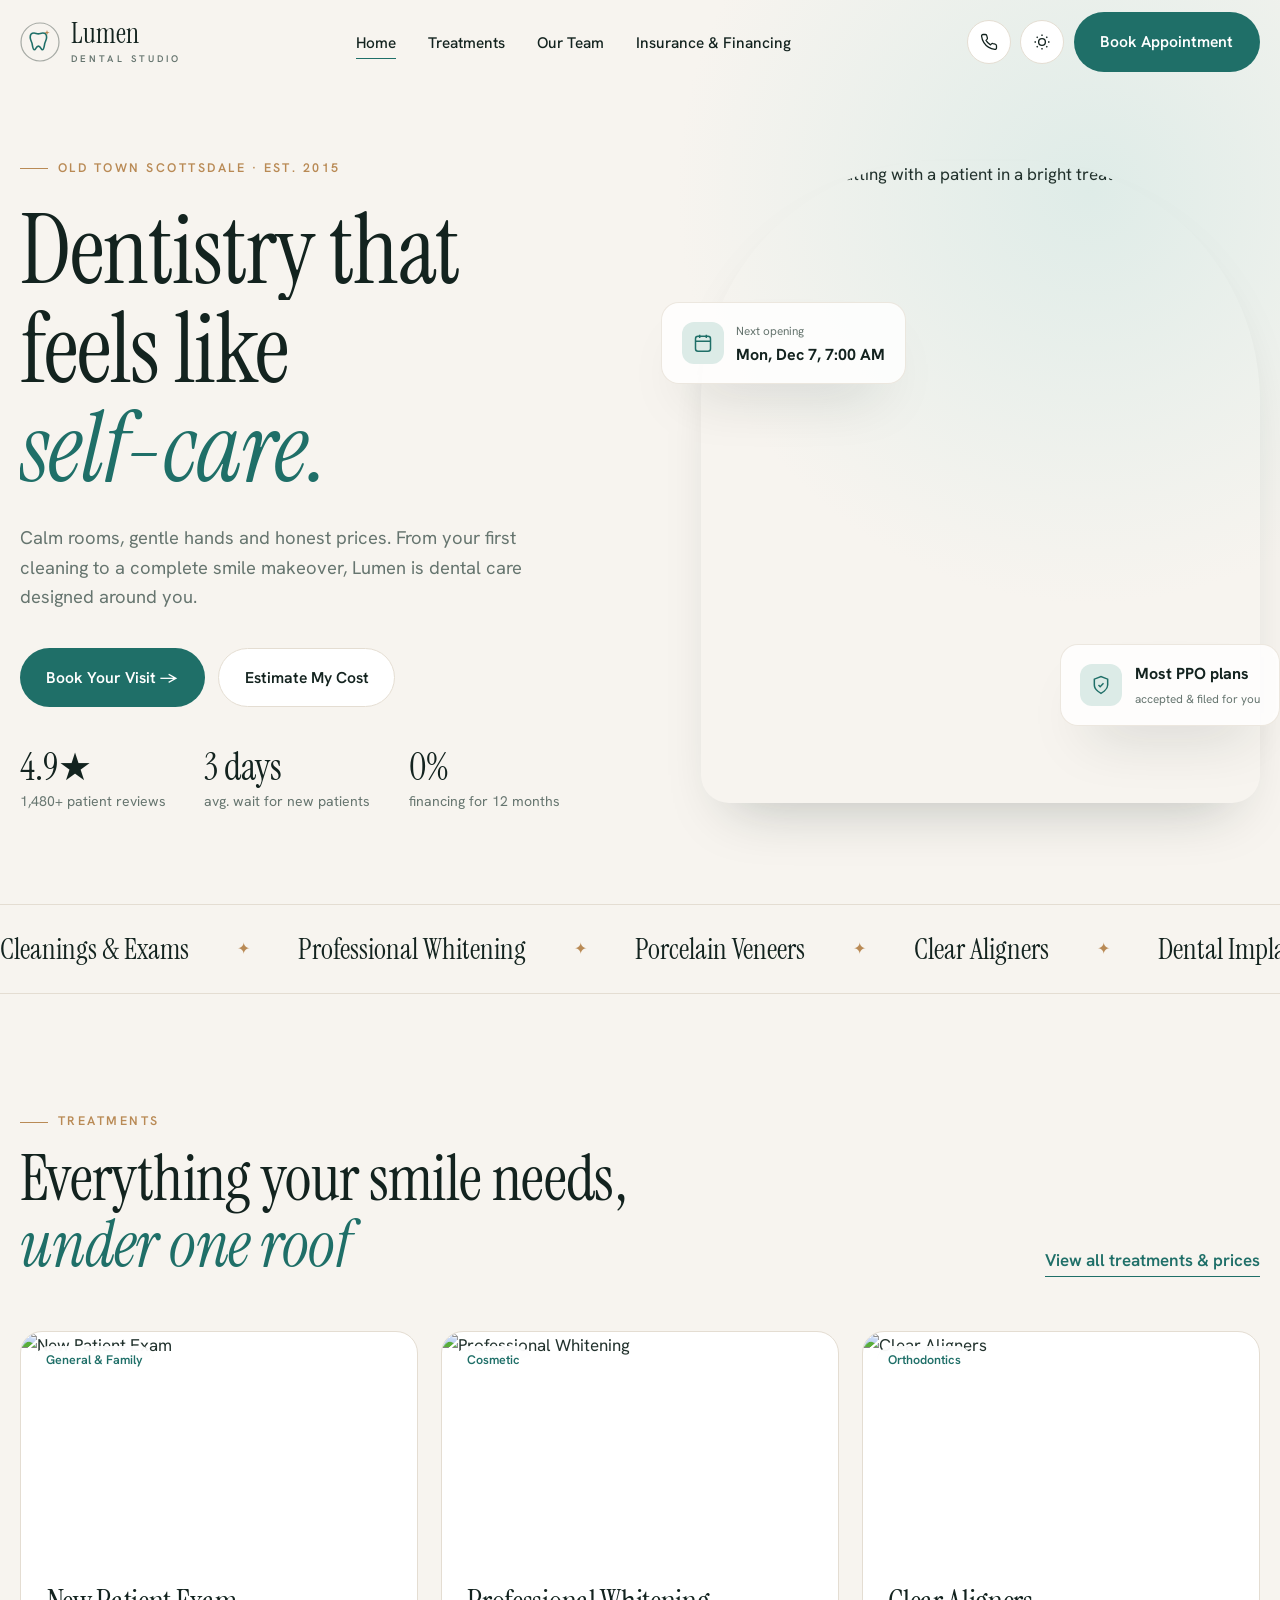
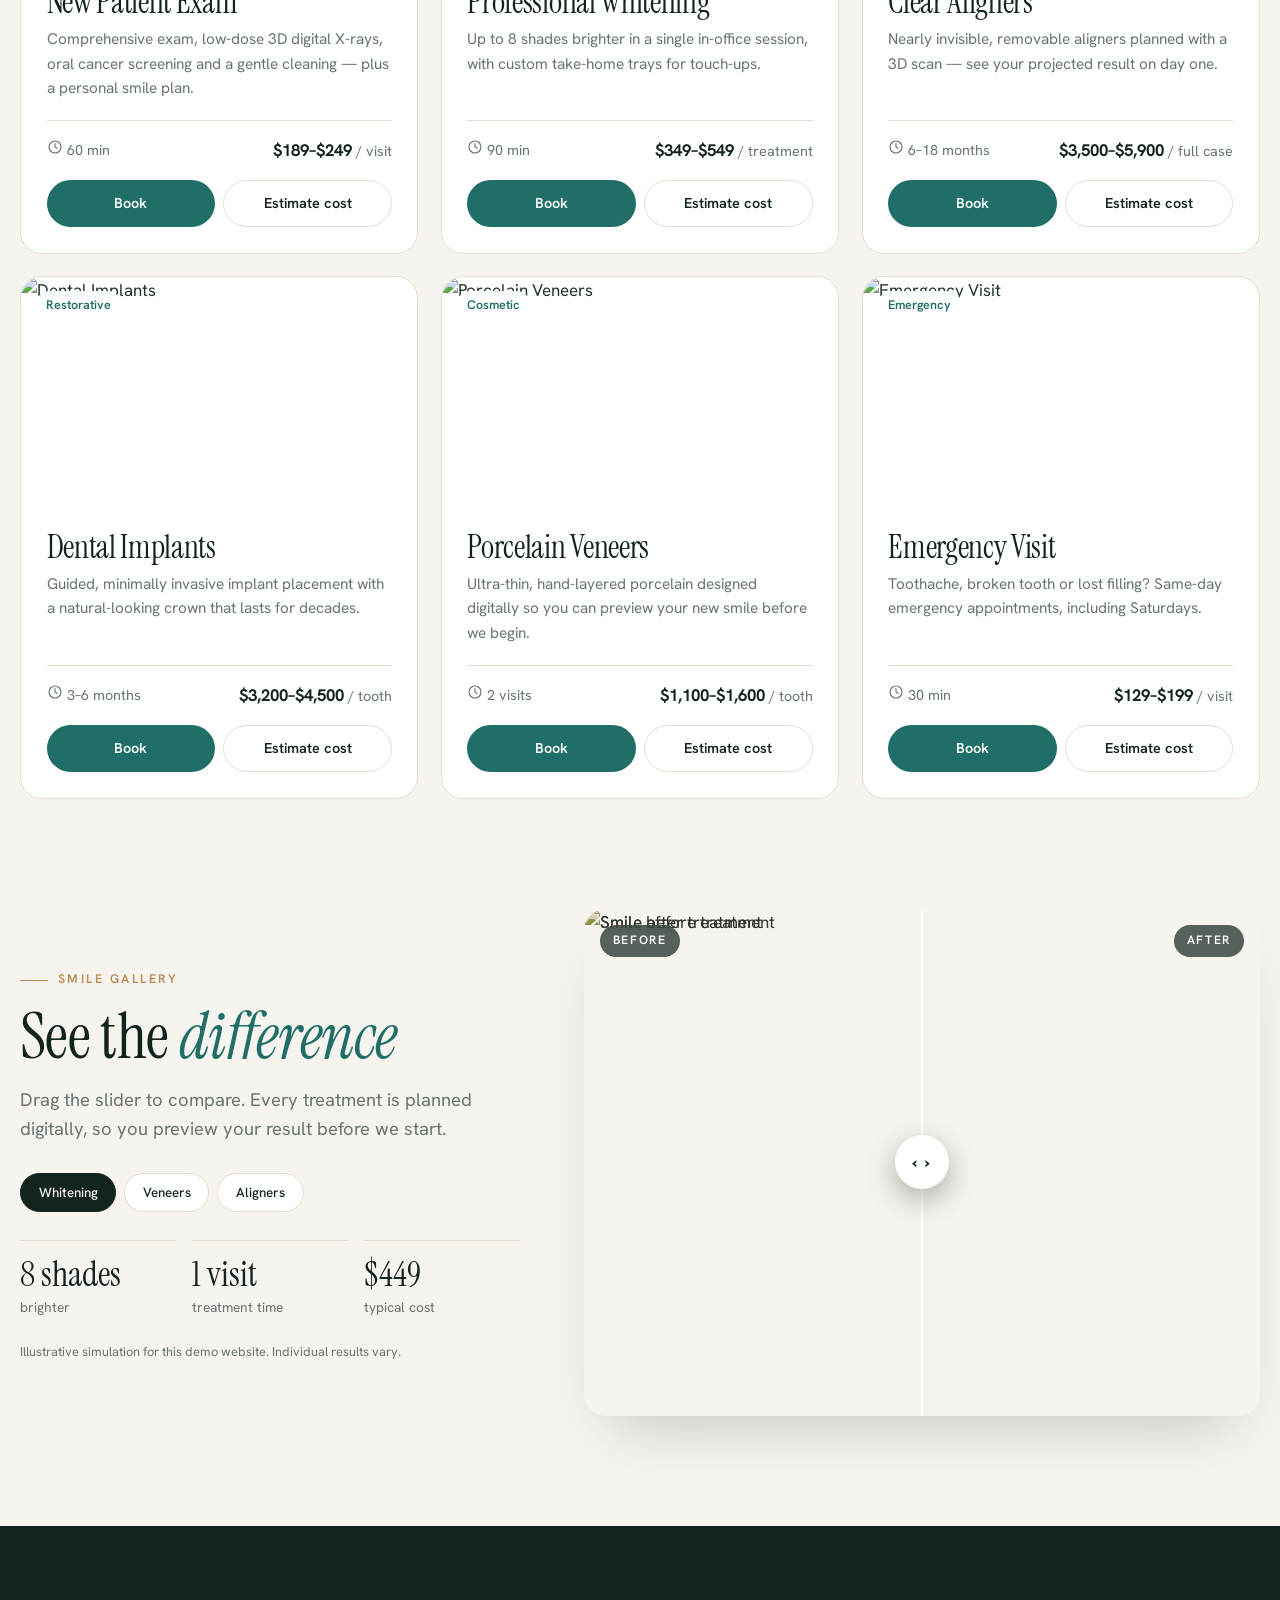
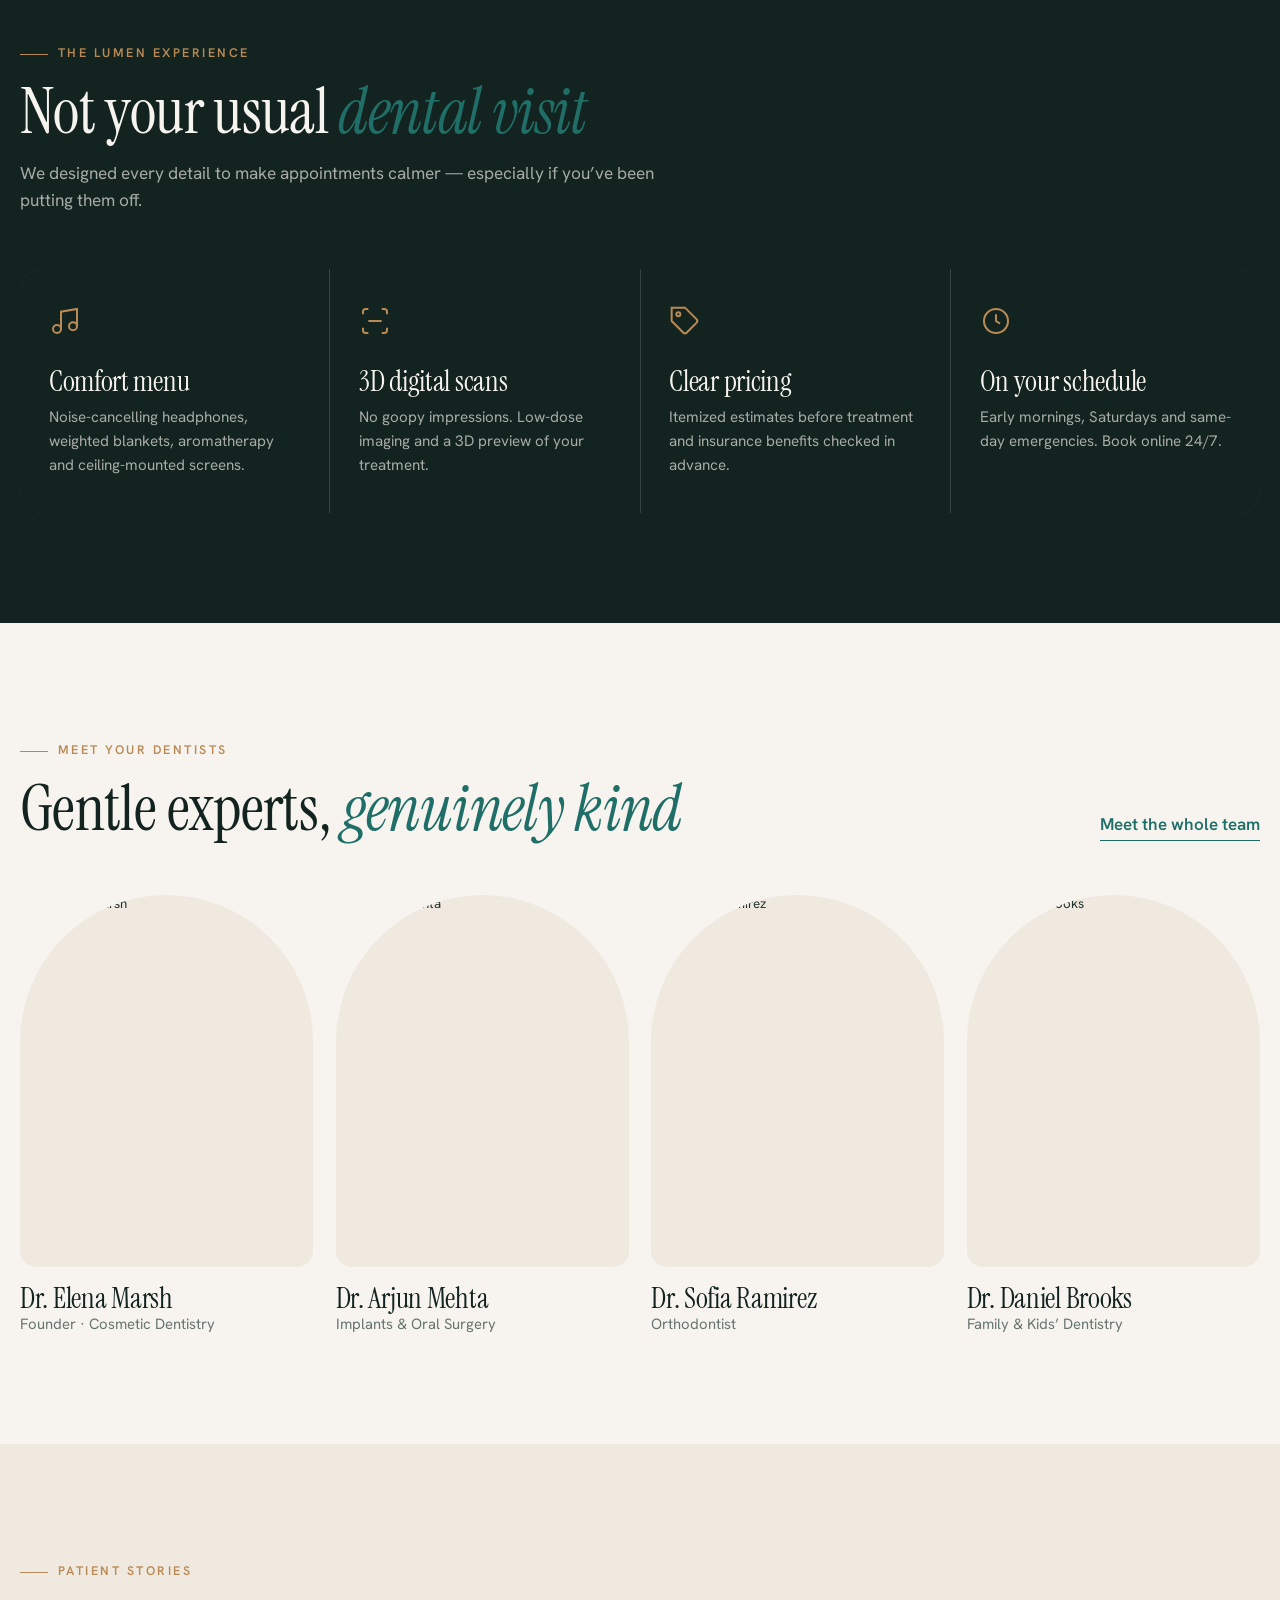
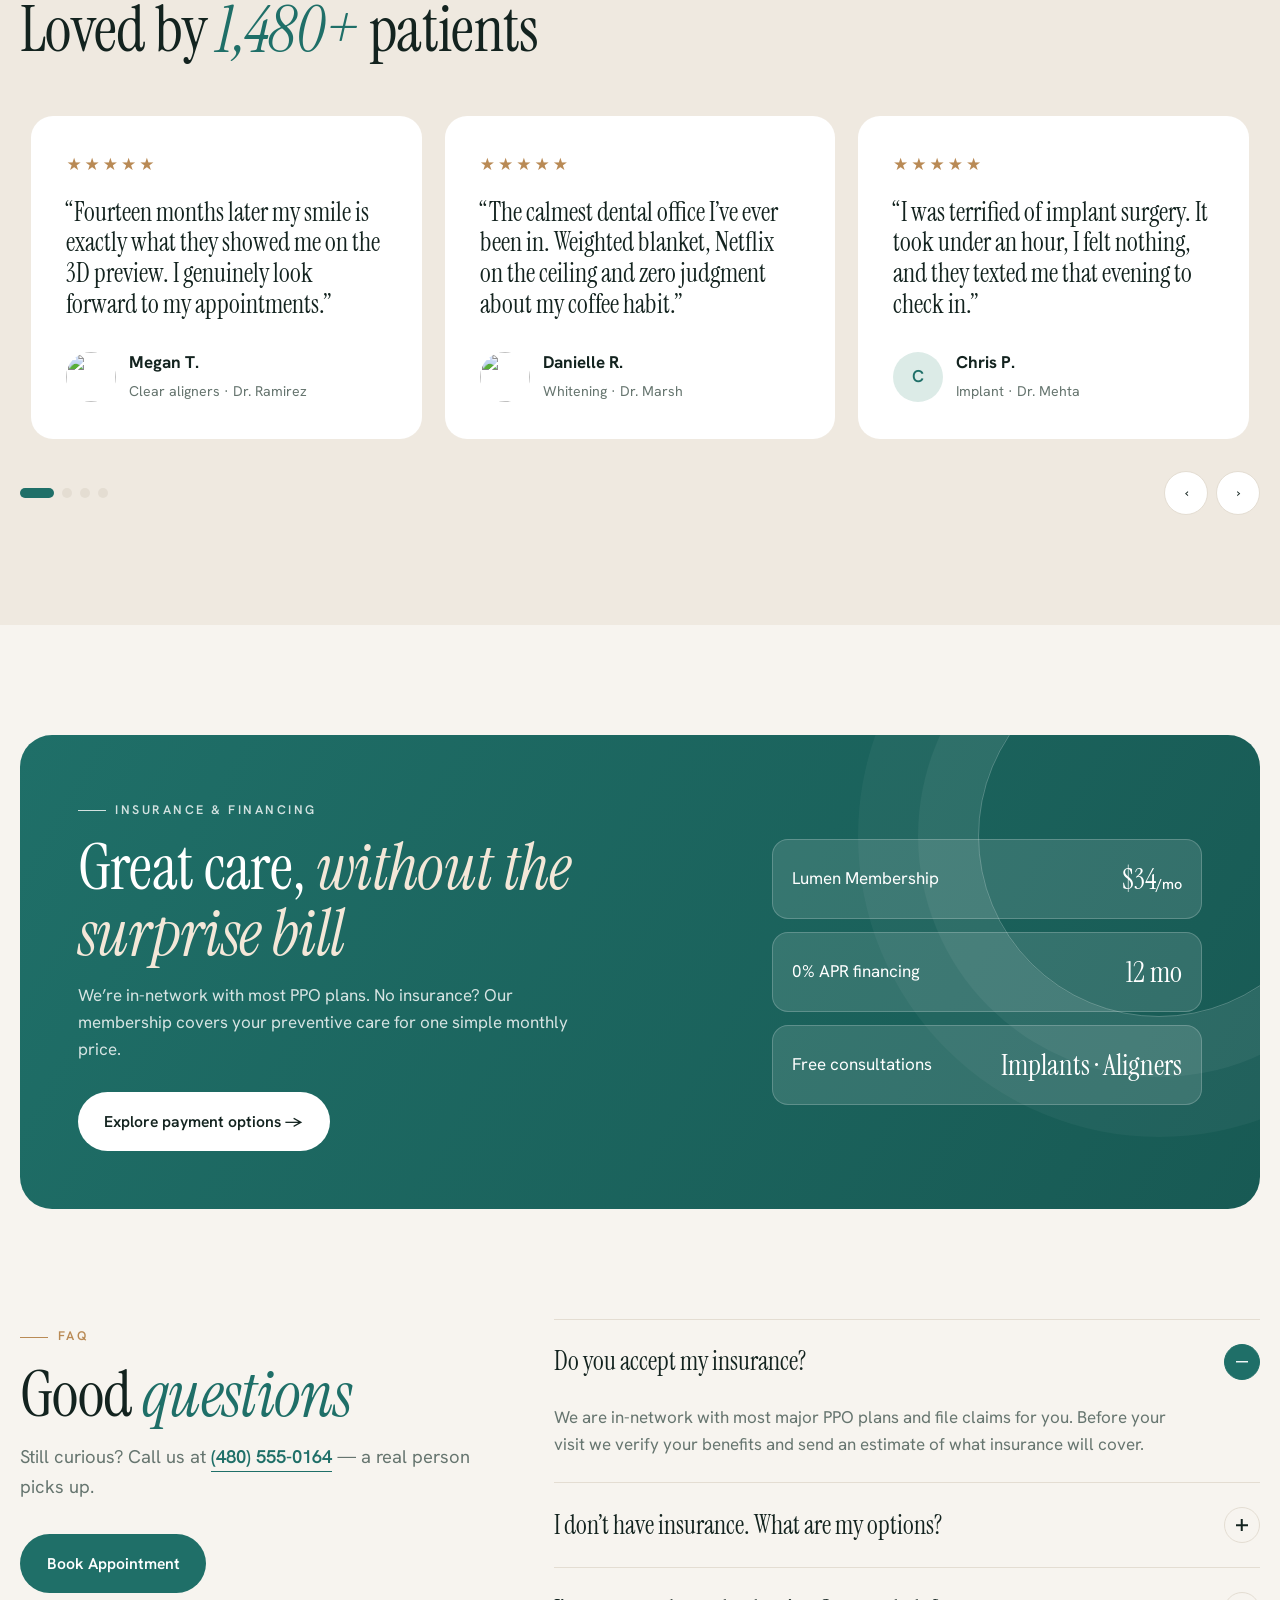
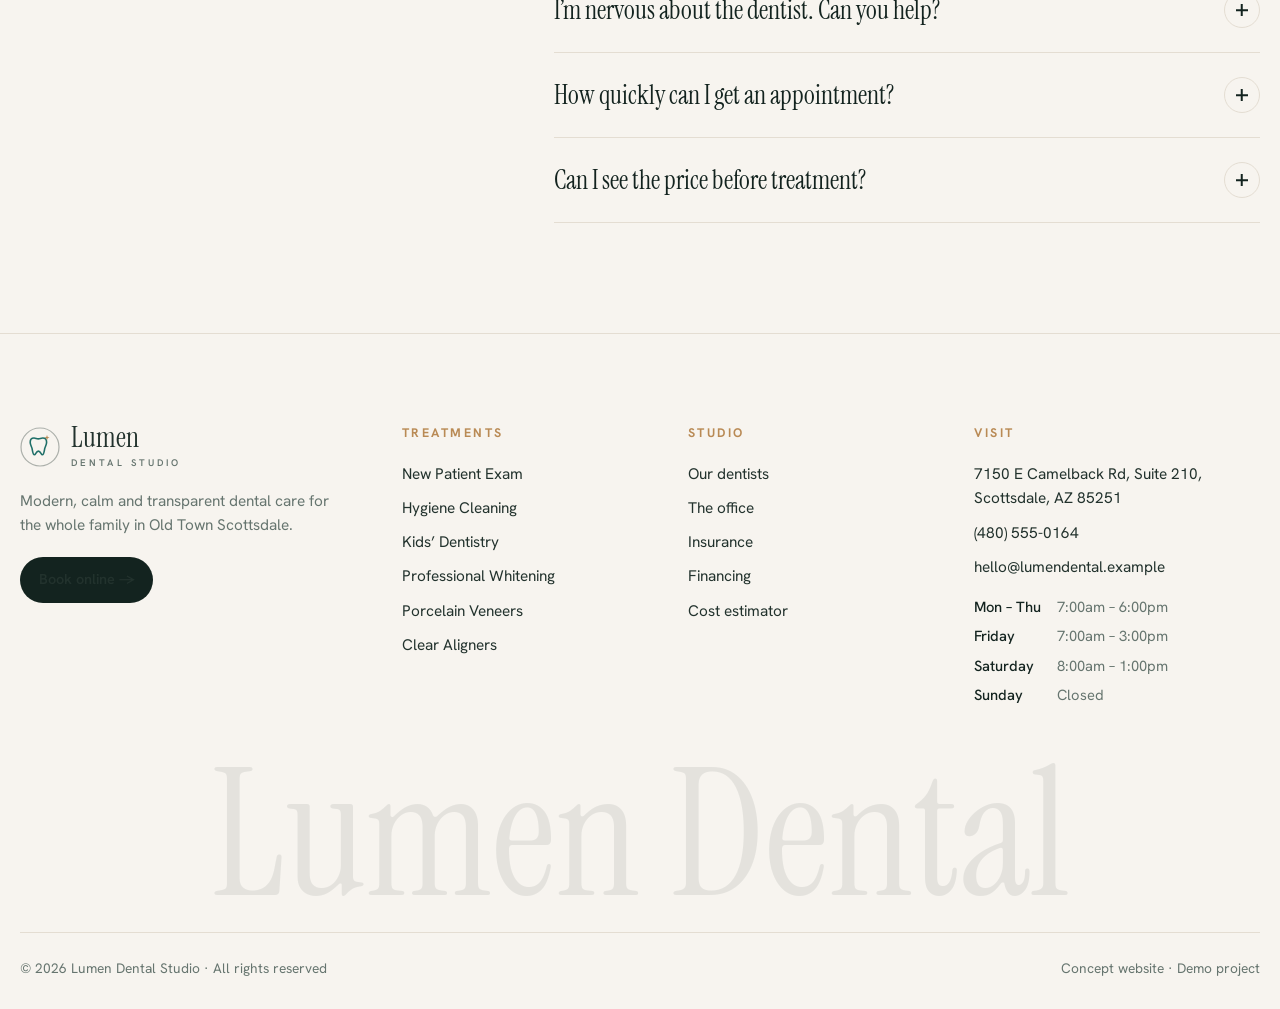
==== index.html @ 4746f70d "Initial commit: Lumen Dental Studio — premium dental clinic site with online booking (Premium packag" ====
<!doctype html>
<html lang="en">
<head>
<meta charset="utf-8">
<meta name="viewport" content="width=device-width, initial-scale=1">
<title>Lumen Dental Studio — Modern Cosmetic &amp; Family Dentistry in Scottsdale, AZ</title>
<meta name="description" content="Lumen Dental Studio offers calm, modern dental care in Scottsdale, AZ: cleanings, whitening, veneers, clear aligners and implants. Book online in 2 minutes.">
<link rel="preconnect" href="https://fonts.googleapis.com"><link rel="preconnect" href="https://fonts.gstatic.com" crossorigin>
<link href="https://fonts.googleapis.com/css2?family=Instrument+Serif:ital@0;1&family=Hanken+Grotesk:wght@400;500;600;700&display=swap" rel="stylesheet">
<link rel="icon" href="data:image/svg+xml,<svg xmlns='http://www.w3.org/2000/svg' viewBox='0 0 40 40'><rect width='40' height='40' rx='12' fill='%231f6f68'/><path d='M14 11c-2.4 0-3.8 1.8-3.8 4.2 0 2.8 1.4 4.2 1.9 6.5.5 2.8.9 6.1 2.3 6.1s1.6-3.7 4-3.7 2.6 3.7 4 3.7 1.8-3.3 2.3-6.1c.5-2.3 1.9-3.7 1.9-6.5 0-2.4-1.4-4.2-3.8-4.2-1.9 0-2.8.9-4.6.9S15.9 11 14 11z' fill='%23f7f4ef'/></svg>">
<link rel="stylesheet" href="assets/app.css">
</head>
<body data-page="home">
<div id="header"></div>

<main>
<section class="hero">
  <div class="container hero-grid">
    <div>
      <span class="eyebrow fade-up">Old Town Scottsdale · Est. 2015</span>
      <h1><span class="split-line"><span>Dentistry that</span></span><span class="split-line"><span>feels like</span></span><span class="split-line"><span><em>self-care.</em></span></span></h1>
      <p class="lead fade-up">Calm rooms, gentle hands and honest prices. From your first cleaning to a complete smile makeover, Lumen is dental care designed around you.</p>
      <div class="hero-actions fade-up">
        <a href="book.html" class="btn btn-primary">Book Your Visit →</a>
        <a href="treatments.html#estimator" class="btn btn-line">Estimate My Cost</a>
      </div>
      <div class="hero-meta fade-up">
        <div><b>4.9★</b><span>1,480+ patient reviews</span></div>
        <div><b>3 days</b><span>avg. wait for new patients</span></div>
        <div><b>0%</b><span>financing for 12 months</span></div>
      </div>
      <div class="appt-banner" id="apptBanner"></div>
    </div>
    <div class="hero-art fade-up">
      <img class="main" src="https://images.unsplash.com/photo-1777331903190-341a3dd0441b?auto=format&fit=crop&w=1100&q=80" alt="Lumen dentist chatting with a patient in a bright treatment room">
      <div class="glass g-a"><span class="ic"><svg width="20" height="20" viewBox="0 0 24 24" fill="none" stroke="currentColor" stroke-width="1.8"><rect x="3" y="4" width="18" height="18" rx="3"/><path d="M16 2v4M8 2v4M3 10h18"/></svg></span><div><small>Next opening</small><b id="nextOpen">—</b></div></div>
      <div class="glass g-b"><span class="ic"><svg width="20" height="20" viewBox="0 0 24 24" fill="none" stroke="currentColor" stroke-width="1.8"><path d="M12 22s8-4 8-10V5l-8-3-8 3v7c0 6 8 10 8 10z"/><path d="m9 12 2 2 4-4"/></svg></span><div><b>Most PPO plans</b><small>accepted &amp; filed for you</small></div></div>
    </div>
  </div>
</section>

<div class="marquee" aria-hidden="true"><div class="marquee-track"><span>Cleanings &amp; Exams</span><span>Professional Whitening</span><span>Porcelain Veneers</span><span>Clear Aligners</span><span>Dental Implants</span><span>Same-Day Crowns</span><span>Kids’ Dentistry</span><span>Emergency Care</span><span>Cleanings &amp; Exams</span><span>Professional Whitening</span><span>Porcelain Veneers</span><span>Clear Aligners</span><span>Dental Implants</span><span>Same-Day Crowns</span><span>Kids’ Dentistry</span><span>Emergency Care</span></div></div>

<section>
  <div class="container">
    <div class="section-head reveal"><div><span class="eyebrow">Treatments</span><h2>Everything your smile needs, <em>under one roof</em></h2></div><a href="treatments.html" class="link">View all treatments &amp; prices</a></div>
    <div class="t-grid" id="tGrid"></div>
  </div>
</section>

<section style="padding-top:0">
  <div class="container ba-wrap">
    <div class="reveal">
      <span class="eyebrow">Smile gallery</span>
      <h2 style="margin-top:.9rem">See the <em>difference</em></h2>
      <p class="lead" style="margin-top:1rem">Drag the slider to compare. Every treatment is planned digitally, so you preview your result before we start.</p>
      <div class="ba-tabs" id="baTabs">
        <button class="active" data-img="1769559893692-c6d0623bf8e4" data-s="8 shades|1 visit|$449">Whitening</button>
        <button data-img="1489278353717-f64c6ee8a4d2" data-s="6 veneers|2 visits|$8,100">Veneers</button>
        <button data-img="1784460469850-80838868f4d2" data-s="11 months|Clear aligners|$4,800">Aligners</button>
      </div>
      <div class="ba-stats" id="baStats"></div>
      <p class="fine" style="margin-top:1.4rem">Illustrative simulation for this demo website. Individual results vary.</p>
    </div>
    <div class="ba reveal" id="ba">
      <img class="after" src="https://images.unsplash.com/photo-1769559893692-c6d0623bf8e4?auto=format&fit=crop&w=1200&q=80" alt="Smile after treatment">
      <img class="before" src="https://images.unsplash.com/photo-1769559893692-c6d0623bf8e4?auto=format&fit=crop&w=1200&q=80" alt="Smile before treatment">
      <span class="tag l">Before</span><span class="tag r">After</span>
      <div class="handle"></div>
      <input type="range" min="0" max="100" value="50" aria-label="Before and after comparison">
    </div>
  </div>
</section>

<section class="exp">
  <div class="container">
    <div class="section-head reveal"><div><span class="eyebrow">The Lumen experience</span><h2>Not your usual <em>dental visit</em></h2><p>We designed every detail to make appointments calmer — especially if you’ve been putting them off.</p></div></div>
    <div class="exp-grid reveal">
      <div class="exp-item"><div class="ic"><svg width="32" height="32" viewBox="0 0 24 24" fill="none" stroke="currentColor" stroke-width="1.5"><path d="M9 18V5l12-2v13"/><circle cx="6" cy="18" r="3"/><circle cx="18" cy="16" r="3"/></svg></div><h3>Comfort menu</h3><p>Noise-cancelling headphones, weighted blankets, aromatherapy and ceiling-mounted screens.</p></div>
      <div class="exp-item"><div class="ic"><svg width="32" height="32" viewBox="0 0 24 24" fill="none" stroke="currentColor" stroke-width="1.5"><path d="M3 7V5a2 2 0 0 1 2-2h2M17 3h2a2 2 0 0 1 2 2v2M21 17v2a2 2 0 0 1-2 2h-2M7 21H5a2 2 0 0 1-2-2v-2M7 12h10"/></svg></div><h3>3D digital scans</h3><p>No goopy impressions. Low-dose imaging and a 3D preview of your treatment.</p></div>
      <div class="exp-item"><div class="ic"><svg width="32" height="32" viewBox="0 0 24 24" fill="none" stroke="currentColor" stroke-width="1.5"><path d="M20.6 13.4 13.4 20.6a2 2 0 0 1-2.8 0L2 12V2h10l8.6 8.6a2 2 0 0 1 0 2.8z"/><circle cx="7" cy="7" r="1.5"/></svg></div><h3>Clear pricing</h3><p>Itemized estimates before treatment and insurance benefits checked in advance.</p></div>
      <div class="exp-item"><div class="ic"><svg width="32" height="32" viewBox="0 0 24 24" fill="none" stroke="currentColor" stroke-width="1.5"><circle cx="12" cy="12" r="9"/><path d="M12 7v5l3 2"/></svg></div><h3>On your schedule</h3><p>Early mornings, Saturdays and same-day emergencies. Book online 24/7.</p></div>
    </div>
  </div>
</section>

<section>
  <div class="container">
    <div class="section-head reveal"><div><span class="eyebrow">Meet your dentists</span><h2>Gentle experts, <em>genuinely kind</em></h2></div><a href="team.html" class="link">Meet the whole team</a></div>
    <div class="team-grid" id="teamGrid"></div>
  </div>
</section>

<section class="reviews">
  <div class="container">
    <div class="section-head reveal"><div><span class="eyebrow">Patient stories</span><h2>Loved by <em>1,480+</em> patients</h2></div></div>
    <div class="carousel reveal" id="carousel">
      <div class="c-viewport"><div class="c-track"></div></div>
      <div class="c-ctrl"><div class="dots"></div><div class="arrows"><button class="icon-btn prev" aria-label="Previous">‹</button><button class="icon-btn next" aria-label="Next">›</button></div></div>
    </div>
  </div>
</section>

<section>
  <div class="container">
    <div class="band reveal">
      <div>
        <span class="eyebrow" style="color:inherit;opacity:.8">Insurance &amp; financing</span>
        <h2 style="margin-top:.9rem">Great care, <em>without the surprise bill</em></h2>
        <p>We’re in-network with most PPO plans. No insurance? Our membership covers your preventive care for one simple monthly price.</p>
        <a href="pricing.html" class="btn btn-white">Explore payment options →</a>
      </div>
      <div class="band-list">
        <div><span>Lumen Membership</span><b>$34<small style="font:500 .9rem var(--sans)">/mo</small></b></div>
        <div><span>0% APR financing</span><b>12 mo</b></div>
        <div><span>Free consultations</span><b>Implants · Aligners</b></div>
      </div>
    </div>
  </div>
</section>

<section style="padding-top:0">
  <div class="container faq-grid">
    <div class="reveal">
      <span class="eyebrow">FAQ</span>
      <h2 style="margin-top:.9rem">Good <em>questions</em></h2>
      <p class="lead" style="margin:1rem 0 2rem">Still curious? Call us at <a href="tel:+14805550164" class="link">(480) 555-0164</a> — a real person picks up.</p>
      <a href="book.html" class="btn btn-primary">Book Appointment</a>
    </div>
    <div class="acc reveal" id="faq"></div>
  </div>
</section>
</main>

<div id="footer"></div>
<script src="assets/app.js"></script>
<script>
$('#tGrid').innerHTML = ['exam', 'whitening', 'aligners', 'implant', 'veneers', 'emergency'].map(id => treatmentCard(TREATMENTS.find(t => t.id === id))).join('');
$('#teamGrid').innerHTML = DOCTORS.map(docCard).join('');
const openDoc = docModal(); $('#teamGrid').addEventListener('click', e => { const b = e.target.closest('[data-doc]'); if (b) openDoc(b.dataset.doc); });
carousel($('#carousel'), REVIEWS, reviewQuote);
faqAccordion($('#faq'), FAQ);

// before / after
const ba = $('#ba'); beforeAfter(ba);
function setCase(btn) {
  $$('#baTabs button').forEach(b => b.classList.toggle('active', b === btn));
  $$('img', ba).forEach(i => i.src = IMG(btn.dataset.img, 1200));
  const [a, b, c] = btn.dataset.s.split('|');
  $('#baStats').innerHTML = `<div><b>${a}</b><span>${btn.textContent === 'Whitening' ? 'brighter' : 'result'}</span></div><div><b>${b}</b><span>treatment time</span></div><div><b>${c}</b><span>typical cost</span></div>`;
}
$('#baTabs').addEventListener('click', e => { const b = e.target.closest('button'); if (b) setCase(b); }); setCase($('#baTabs button'));
// gentle intro animation of the slider
setTimeout(() => { let v = 50, dir = -1, n = 0; const t = setInterval(() => { v += dir * 2; if (v <= 30 || v >= 70) { dir *= -1; n++; } $('input', ba).value = v; ba.style.setProperty('--pos', v + '%'); if (n >= 2 && Math.abs(v - 50) < 2) clearInterval(t); }, 22); }, 1400);

// next opening + saved appointment
const nx = nextOpening();
if (nx) $('#nextOpen').textContent = (nx.d.toDateString() === new Date().toDateString() ? 'Today' : nx.d.toLocaleDateString('en-US', { weekday: 'short', month: 'short', day: 'numeric' })) + ', ' + fmtTime(nx.t);
const appt = store.get('lumen-appt', null);
if (appt && new Date(appt.iso) > new Date()) {
  const b = $('#apptBanner'); b.classList.add('show');
  b.innerHTML = `<span class="pill">${ic('calendar', 14)} Upcoming</span><div><b>${appt.service}</b><br>${new Date(appt.iso).toLocaleDateString('en-US', { weekday: 'long', month: 'short', day: 'numeric' })} at ${appt.time} · ${appt.doctor}</div><a href="book.html?view=1" class="link">Manage</a>`;
}
observeReveals();
</script>
</body>
</html>
---- assets/app.css ----
/* ===== Lumen Dental Studio — design system ===== */
:root{
  --bg:#f7f4ef; --surface:#ffffff; --surface-2:#efe9e0; --ink:#13231f; --text:#22322d; --muted:#66756f; --line:#e4ddd2;
  --teal:#1f6f68; --teal-2:#185a54; --mint:#dcebe7; --gold:#b98a55; --gold-soft:#f3e7d8;
  --shadow:0 30px 60px -30px rgba(19,35,31,.28); --radius:22px;
  --serif:'Instrument Serif',Georgia,serif; --sans:'Hanken Grotesk',system-ui,-apple-system,Segoe UI,Roboto,sans-serif;
  color-scheme:light;
}
[data-theme="dark"]{
  --bg:#0d1412; --surface:#151f1c; --surface-2:#1b2824; --ink:#eef0ea; --text:#d6ddd8; --muted:#94a39c; --line:#26342f;
  --teal:#5fb8ac; --teal-2:#7bcabf; --mint:#183330; --gold:#d6ad7b; --gold-soft:#2a241b;
  --shadow:0 30px 60px -30px rgba(0,0,0,.7);
  color-scheme:dark;
}
*{box-sizing:border-box;margin:0;padding:0}
html{scroll-behavior:smooth;scroll-padding-top:100px}
html,body{overflow-x:clip}
body{font-family:var(--sans);color:var(--text);background:var(--bg);line-height:1.6;font-size:17px;-webkit-font-smoothing:antialiased;transition:background .4s,color .4s}
img{max-width:100%;display:block}
a{color:inherit}
button{font-family:inherit}
.container{width:min(1240px,100% - 40px);margin-inline:auto}
h1,h2,h3{font-family:var(--serif);font-weight:400;line-height:1.02;color:var(--ink);letter-spacing:-.01em}
h1 em,h2 em,h3 em{font-style:italic;color:var(--teal)}
h2{font-size:clamp(2.4rem,5vw,4rem)}
h4{font-weight:600;color:var(--ink)}
.eyebrow{display:inline-flex;align-items:center;gap:.6rem;font-size:.78rem;font-weight:600;letter-spacing:.2em;text-transform:uppercase;color:var(--gold)}
.eyebrow::before{content:"";width:28px;height:1px;background:currentColor}
.lead{font-size:1.15rem;color:var(--muted)}
.btn{display:inline-flex;align-items:center;justify-content:center;gap:.6rem;padding:1rem 1.6rem;border-radius:999px;font-weight:600;font-size:.98rem;text-decoration:none;border:1.5px solid transparent;cursor:pointer;transition:.3s;white-space:nowrap;background:none;color:inherit}
.btn-primary{background:var(--teal);color:#fff}
[data-theme="dark"] .btn-primary{color:#0d1412}
.btn-primary:hover{background:var(--teal-2);transform:translateY(-2px);box-shadow:0 14px 30px -14px var(--teal)}
.btn-ink{background:var(--ink);color:var(--bg)}
.btn-ink:hover{transform:translateY(-2px)}
.btn-line{border-color:var(--line);color:var(--ink);background:var(--surface)}
.btn-line:hover{border-color:var(--ink)}
.btn-sm{padding:.65rem 1.1rem;font-size:.9rem}
.btn[disabled]{opacity:.4;pointer-events:none}
section{padding:110px 0}
.section-head{display:flex;justify-content:space-between;align-items:end;gap:2rem;flex-wrap:wrap;margin-bottom:3.4rem}
.section-head > div{max-width:680px}
.section-head h2{margin-top:.9rem}
.section-head p{color:var(--muted);margin-top:1rem;font-size:1.08rem}
.section-head.center{justify-content:center;text-align:center}
.section-head.center .eyebrow::after{content:"";width:28px;height:1px;background:currentColor}
.link{color:var(--teal);font-weight:600;text-decoration:none;border-bottom:1px solid currentColor;padding-bottom:2px}
.pill{display:inline-flex;align-items:center;gap:.4rem;font-size:.78rem;font-weight:600;padding:.3rem .7rem;border-radius:999px;background:var(--mint);color:var(--teal)}

/* header */
.site-header{position:fixed;inset:0 0 auto;z-index:60;transition:.35s}
.site-header .bar{display:flex;align-items:center;justify-content:space-between;gap:1.2rem;height:84px}
.site-header.scrolled{background:color-mix(in srgb,var(--bg) 88%,transparent);backdrop-filter:blur(14px);box-shadow:0 1px 0 var(--line)}
.solid-header .site-header{background:var(--bg);box-shadow:0 1px 0 var(--line)}
.logo{display:flex;align-items:center;gap:.7rem;text-decoration:none;color:var(--ink);font-family:var(--serif);font-size:1.75rem;line-height:1}
.logo svg{width:40px;height:40px;flex:none}
.logo small{display:block;font:600 .6rem var(--sans);letter-spacing:.32em;text-transform:uppercase;color:var(--muted);margin-top:4px}
.nav{display:flex;gap:2rem;list-style:none}
.nav a{text-decoration:none;font-weight:500;font-size:.96rem;color:var(--ink);position:relative;padding:.3rem 0}
.nav a::after{content:"";position:absolute;left:0;bottom:-2px;height:1.5px;width:0;background:var(--teal);transition:.3s}
.nav a:hover::after,.nav a.active::after{width:100%}
.tools{display:flex;align-items:center;gap:.6rem}
.icon-btn{width:44px;height:44px;border-radius:50%;border:1px solid var(--line);background:var(--surface);display:grid;place-items:center;cursor:pointer;color:var(--ink);transition:.3s;text-decoration:none}
.icon-btn:hover{border-color:var(--ink)}
.theme-toggle .moon{display:none}
[data-theme="dark"] .theme-toggle .sun{display:none}
[data-theme="dark"] .theme-toggle .moon{display:block}
.burger{display:none}
.mobile-nav{position:fixed;inset:0;z-index:70;background:var(--bg);padding:100px 24px 40px;display:flex;flex-direction:column;gap:.2rem;opacity:0;visibility:hidden;transition:.35s}
.mobile-nav.open{opacity:1;visibility:visible}
.mobile-nav a{font-family:var(--serif);font-size:2.4rem;color:var(--ink);text-decoration:none;padding:.35rem 0;border-bottom:1px solid var(--line)}
.mobile-nav .btn{font-family:var(--sans);font-size:1rem;margin-top:1.6rem;border:0;color:#fff}
.mobile-nav .close{position:absolute;top:20px;right:20px}

/* hero */
.hero{padding:150px 0 90px;position:relative;overflow:hidden}
.hero::before{content:"";position:absolute;width:900px;height:900px;border-radius:50%;background:radial-gradient(var(--mint),transparent 65%);right:-260px;top:-260px;z-index:-1;opacity:.9}
.hero-grid{display:grid;grid-template-columns:1.05fr .95fr;gap:4rem;align-items:center}
.hero h1{font-size:clamp(3.4rem,7.6vw,6.8rem);margin:1.4rem 0 1.6rem}
.split-line{display:block;overflow:hidden}
.split-line > span{display:inline-block;transform:translateY(110%);animation:rise 1s cubic-bezier(.2,.8,.2,1) forwards}
.split-line:nth-child(2) > span{animation-delay:.12s}.split-line:nth-child(3) > span{animation-delay:.24s}
@keyframes rise{to{transform:none}}
.fade-up{opacity:0;transform:translateY(20px);animation:fadeUp .9s .45s forwards}
@keyframes fadeUp{to{opacity:1;transform:none}}
.hero .lead{max-width:520px}
.hero-actions{display:flex;gap:.8rem;flex-wrap:wrap;margin:2.2rem 0 2.6rem}
.hero-meta{display:flex;gap:2.4rem;flex-wrap:wrap}
.hero-meta b{display:block;font-family:var(--serif);font-size:2.4rem;font-weight:400;color:var(--ink);line-height:1}
.hero-meta span{font-size:.88rem;color:var(--muted)}
.hero-art{position:relative}
.hero-art .main{width:100%;aspect-ratio:4/4.6;object-fit:cover;border-radius:240px 240px 28px 28px;box-shadow:var(--shadow)}
.glass{position:absolute;background:color-mix(in srgb,var(--surface) 82%,transparent);backdrop-filter:blur(14px);border:1px solid color-mix(in srgb,var(--line) 70%,transparent);border-radius:18px;padding:1rem 1.2rem;box-shadow:var(--shadow);display:flex;gap:.8rem;align-items:center;font-size:.88rem;animation:float 6s ease-in-out infinite}
.glass b{display:block;color:var(--ink);font-size:1rem}
.glass small{color:var(--muted)}
.glass .ic{width:42px;height:42px;border-radius:12px;background:var(--mint);color:var(--teal);display:grid;place-items:center;flex:none}
.g-a{left:-40px;top:22%}.g-b{right:-20px;bottom:12%;animation-delay:-3s}
@keyframes float{50%{transform:translateY(-10px)}}
.appt-banner{display:none;margin-top:1.6rem;background:var(--surface);border:1px solid var(--line);border-left:4px solid var(--teal);border-radius:14px;padding:1rem 1.2rem;align-items:center;gap:1rem;max-width:560px}
.appt-banner.show{display:flex}
.appt-banner div{flex:1;font-size:.94rem}
.appt-banner b{color:var(--ink)}

/* marquee */
.marquee{border-block:1px solid var(--line);padding:1.3rem 0;overflow:hidden;white-space:nowrap}
.marquee-track{display:inline-flex;gap:3rem;animation:scroll 40s linear infinite;font-family:var(--serif);font-size:1.8rem;color:var(--ink)}
.marquee-track span{display:inline-flex;align-items:center;gap:3rem}
.marquee-track span::after{content:"✦";font-size:1rem;color:var(--gold)}
@keyframes scroll{to{transform:translateX(-50%)}}

/* treatment cards */
.t-grid{display:grid;grid-template-columns:repeat(3,1fr);gap:1.4rem}
.t-card{background:var(--surface);border:1px solid var(--line);border-radius:var(--radius);overflow:hidden;text-decoration:none;display:flex;flex-direction:column;transition:.4s}
.t-card:hover{transform:translateY(-6px);box-shadow:var(--shadow)}
.t-img{height:230px;overflow:hidden;position:relative}
.t-img img{width:100%;height:100%;object-fit:cover;transition:transform .8s}
.t-card:hover .t-img img{transform:scale(1.07)}
.t-img .pill{position:absolute;left:14px;top:14px;background:color-mix(in srgb,var(--surface) 90%,transparent);backdrop-filter:blur(8px)}
.t-body{padding:1.5rem 1.6rem 1.6rem;display:flex;flex-direction:column;flex:1}
.t-body h3{font-size:2rem}
.t-body p{color:var(--muted);font-size:.96rem;margin:.5rem 0 1.2rem;flex:1}
.t-meta{display:flex;justify-content:space-between;align-items:center;font-size:.9rem;color:var(--muted);border-top:1px solid var(--line);padding-top:1rem;gap:.6rem}
.t-meta b{color:var(--ink);font-size:1.05rem}
.t-actions{display:flex;gap:.5rem;margin-top:1rem}
.t-actions .btn{flex:1;padding:.7rem .9rem;font-size:.9rem}

/* before / after */
.ba-wrap{display:grid;grid-template-columns:.85fr 1.15fr;gap:4rem;align-items:center}
.ba{position:relative;aspect-ratio:4/3;border-radius:var(--radius);overflow:hidden;user-select:none;touch-action:pan-y;box-shadow:var(--shadow);--pos:50%;cursor:ew-resize}
.ba img{position:absolute;inset:0;width:100%;height:100%;object-fit:cover;pointer-events:none}
.ba .before{filter:sepia(.55) saturate(1.5) hue-rotate(-12deg) brightness(.9) contrast(.92);clip-path:inset(0 calc(100% - var(--pos)) 0 0)}
.ba .handle{position:absolute;top:0;bottom:0;left:var(--pos);width:2px;background:#fff;transform:translateX(-1px)}
.ba .handle::after{content:"‹ ›";position:absolute;top:50%;left:50%;transform:translate(-50%,-50%);width:54px;height:54px;border-radius:50%;background:#fff;color:#13231f;display:grid;place-items:center;font-weight:700;letter-spacing:2px;box-shadow:0 10px 30px rgba(0,0,0,.3)}
.ba .tag{position:absolute;top:16px;background:rgba(19,35,31,.7);color:#fff;font-size:.76rem;font-weight:600;letter-spacing:.14em;text-transform:uppercase;padding:.4rem .8rem;border-radius:999px;backdrop-filter:blur(6px)}
.ba .tag.l{left:16px}.ba .tag.r{right:16px}
.ba input{position:absolute;inset:0;opacity:0;cursor:ew-resize;width:100%;height:100%;margin:0}
.ba-tabs{display:flex;gap:.5rem;flex-wrap:wrap;margin:1.8rem 0}
.ba-tabs button{border:1px solid var(--line);background:var(--surface);color:var(--ink);padding:.6rem 1.1rem;border-radius:999px;cursor:pointer;font-weight:500;transition:.25s}
.ba-tabs button.active{background:var(--ink);color:var(--bg);border-color:var(--ink)}
.ba-stats{display:grid;grid-template-columns:repeat(3,1fr);gap:1rem;margin-top:1.8rem}
.ba-stats div{border-top:1px solid var(--line);padding-top:1rem}
.ba-stats b{display:block;font-family:var(--serif);font-size:2.2rem;font-weight:400;color:var(--ink);line-height:1}
.ba-stats span{font-size:.86rem;color:var(--muted)}
.fine{font-size:.8rem;color:var(--muted)}

/* experience */
.exp{background:var(--ink);color:var(--bg)}
[data-theme="dark"] .exp{background:var(--surface)}
.exp h2,.exp h3{color:var(--bg)}
[data-theme="dark"] .exp h2,[data-theme="dark"] .exp h3{color:var(--ink)}
.exp .section-head p{color:color-mix(in srgb,var(--bg) 65%,transparent)}
[data-theme="dark"] .exp .section-head p{color:var(--muted)}
.exp-grid{display:grid;grid-template-columns:repeat(4,1fr);gap:1px;background:color-mix(in srgb,var(--bg) 15%,transparent);border-radius:var(--radius);overflow:hidden}
.exp-item{background:var(--ink);padding:2.2rem 1.8rem}
[data-theme="dark"] .exp-item{background:var(--surface)}
[data-theme="dark"] .exp-grid{background:var(--line)}
.exp-item .ic{color:var(--gold);margin-bottom:1.4rem}
.exp-item h3{font-size:1.8rem;margin-bottom:.5rem}
.exp-item p{font-size:.95rem;color:color-mix(in srgb,var(--bg) 65%,transparent)}
[data-theme="dark"] .exp-item p{color:var(--muted)}

/* team */
.team-grid{display:grid;grid-template-columns:repeat(4,1fr);gap:1.4rem}
.doc{background:none;border:0;text-align:left;cursor:pointer;color:inherit;padding:0}
.doc .ph{border-radius:180px 180px 20px 20px;overflow:hidden;aspect-ratio:3/3.8;background:var(--surface-2);position:relative}
.doc img{width:100%;height:100%;object-fit:cover;object-position:top;transition:transform .8s}
.doc:hover img{transform:scale(1.05)}
.doc .ph::after{content:"View profile →";position:absolute;left:50%;bottom:16px;transform:translate(-50%,10px);opacity:0;background:var(--surface);color:var(--ink);font-size:.84rem;font-weight:600;padding:.5rem 1rem;border-radius:999px;transition:.3s;white-space:nowrap}
.doc:hover .ph::after{opacity:1;transform:translate(-50%,0)}
.doc h3{font-size:1.8rem;margin-top:1.1rem}
.doc span{color:var(--muted);font-size:.93rem}
.modal{position:fixed;inset:0;z-index:90;background:rgba(10,16,14,.6);backdrop-filter:blur(6px);display:grid;place-items:center;padding:20px;opacity:0;visibility:hidden;transition:.3s}
.modal.open{opacity:1;visibility:visible}
.modal-card{background:var(--surface);border-radius:26px;max-width:880px;width:100%;max-height:calc(100vh - 40px);overflow:auto;display:grid;grid-template-columns:.9fr 1.1fr;transform:translateY(20px);transition:.35s;position:relative}
.modal.open .modal-card{transform:none}
.modal-card img{width:100%;height:100%;min-height:420px;object-fit:cover;object-position:top}
.modal-body{padding:2.4rem}
.modal-body h3{font-size:2.6rem}
.modal-body .role{color:var(--gold);font-weight:600}
.modal-body p{color:var(--muted);margin:1rem 0}
.modal-body dl{display:grid;grid-template-columns:auto 1fr;gap:.5rem 1.2rem;font-size:.94rem;margin:1.2rem 0 1.6rem}
.modal-body dt{font-weight:600;color:var(--ink)}
.modal-body dd{color:var(--muted)}
.modal .close{position:absolute;top:14px;right:14px;z-index:2}

/* reviews carousel */
.reviews{background:var(--surface-2)}
.carousel{position:relative}
.c-viewport{overflow:hidden}
.c-track{display:flex;transition:transform .7s cubic-bezier(.2,.8,.2,1)}
.c-slide{flex:0 0 calc(100% / var(--per,3));padding:0 .7rem}
.quote{background:var(--surface);border-radius:var(--radius);padding:2.2rem;height:100%;display:flex;flex-direction:column}
.quote .stars{color:var(--gold);letter-spacing:3px}
.quote blockquote{font-family:var(--serif);font-size:1.6rem;line-height:1.2;color:var(--ink);margin:1.2rem 0 1.8rem;flex:1}
.who{display:flex;align-items:center;gap:.8rem}
.who img{width:50px;height:50px;border-radius:50%;object-fit:cover}
.who b{display:block;color:var(--ink)}
.who small{color:var(--muted)}
.c-ctrl{display:flex;justify-content:space-between;align-items:center;margin-top:2rem;gap:1rem}
.dots{display:flex;gap:.5rem}
.dots button{width:10px;height:10px;border-radius:99px;border:0;background:var(--line);cursor:pointer;transition:.3s;padding:0}
.dots button.active{width:34px;background:var(--teal)}
.arrows{display:flex;gap:.5rem}

/* faq */
.faq-grid{display:grid;grid-template-columns:.8fr 1.2fr;gap:4rem}
.acc{border-top:1px solid var(--line)}
.acc-item{border-bottom:1px solid var(--line)}
.acc-item button{width:100%;background:none;border:0;text-align:left;padding:1.5rem 0;display:flex;justify-content:space-between;gap:1rem;align-items:center;cursor:pointer;font-family:var(--serif);font-size:1.6rem;color:var(--ink)}
.acc-item button i{flex:none;width:36px;height:36px;border-radius:50%;border:1px solid var(--line);position:relative;transition:.3s}
.acc-item button i::before,.acc-item button i::after{content:"";position:absolute;left:50%;top:50%;width:12px;height:1.5px;background:var(--ink);transform:translate(-50%,-50%);transition:.3s}
.acc-item button i::after{transform:translate(-50%,-50%) rotate(90deg)}
.acc-item.open button i{background:var(--teal);border-color:var(--teal)}
.acc-item.open button i::before,.acc-item.open button i::after{background:#fff}
.acc-item.open button i::after{transform:translate(-50%,-50%) rotate(0)}
.acc-panel{display:grid;grid-template-rows:0fr;transition:grid-template-rows .4s}
.acc-item.open .acc-panel{grid-template-rows:1fr}
.acc-panel > div{overflow:hidden}
.acc-panel p{color:var(--muted);padding-bottom:1.5rem;max-width:640px}

/* finance band */
.band{background:linear-gradient(120deg,var(--teal),var(--teal-2));color:#fff;border-radius:32px;padding:3.6rem;display:grid;grid-template-columns:1.2fr .8fr;gap:3rem;align-items:center;position:relative;overflow:hidden}
.band::after{content:"";position:absolute;right:-80px;top:-80px;width:360px;height:360px;border-radius:50%;border:1px solid rgba(255,255,255,.25);box-shadow:0 0 0 60px rgba(255,255,255,.05),0 0 0 120px rgba(255,255,255,.04)}
.band h2{color:#fff}
.band h2 em{color:#f3e7d8}
.band p{color:rgba(255,255,255,.82);margin:1rem 0 1.8rem;max-width:520px}
[data-theme="dark"] .band{color:#0d1412}
[data-theme="dark"] .band h2,[data-theme="dark"] .band h2 em{color:#0d1412}
[data-theme="dark"] .band p{color:rgba(13,20,18,.75)}
.band.even{grid-template-columns:1fr 1fr}
.band-list{display:grid;gap:.8rem;position:relative;z-index:1}
.band-list div{background:rgba(255,255,255,.12);border:1px solid rgba(255,255,255,.2);border-radius:16px;padding:1rem 1.2rem;display:flex;justify-content:space-between;align-items:center;gap:1rem}
.band-list b{font-family:var(--serif);font-weight:400;font-size:1.8rem}
.band .btn-white{background:#fff;color:#13231f}

/* footer */
.site-footer{padding:90px 0 30px;border-top:1px solid var(--line)}
.f-top{display:grid;grid-template-columns:1.4fr 1fr 1fr 1.2fr;gap:3rem}
.f-top p{color:var(--muted);margin:1.2rem 0;max-width:320px;font-size:.96rem}
.site-footer h5{font-size:.78rem;letter-spacing:.2em;text-transform:uppercase;color:var(--gold);margin-bottom:1.1rem}
.site-footer ul{list-style:none;display:grid;gap:.6rem;font-size:.96rem}
.site-footer a{text-decoration:none;color:var(--text)}
.site-footer a:hover{color:var(--teal)}
.f-hours{display:grid;grid-template-columns:auto 1fr;gap:.35rem 1rem;font-size:.92rem;color:var(--muted)}
.f-hours b{color:var(--ink);font-weight:500}
.f-big{font-family:var(--serif);font-size:clamp(4rem,14vw,12rem);line-height:.9;color:var(--ink);opacity:.08;margin:3rem 0 1rem;white-space:nowrap;overflow:hidden;text-align:center}
.f-bottom{display:flex;justify-content:space-between;flex-wrap:wrap;gap:1rem;font-size:.86rem;color:var(--muted);border-top:1px solid var(--line);padding-top:1.5rem}
.toast{position:fixed;left:50%;bottom:28px;transform:translate(-50%,160%);opacity:0;visibility:hidden;background:var(--ink);color:var(--bg);padding:1rem 1.4rem;border-radius:14px;font-weight:500;z-index:95;transition:.4s;box-shadow:var(--shadow);max-width:calc(100% - 32px)}
.toast.show{transform:translate(-50%,0);opacity:1;visibility:visible}
.mobile-book{display:none;position:fixed;left:14px;right:14px;bottom:14px;z-index:55;transform:translateY(160%);transition:.4s}
.mobile-book.show{transform:none}
.mobile-book .btn{width:100%;box-shadow:0 18px 40px -12px rgba(0,0,0,.5)}

/* page hero */
.page-hero{padding:160px 0 70px;position:relative}
.page-hero::before{content:"";position:absolute;width:700px;height:700px;border-radius:50%;background:radial-gradient(var(--mint),transparent 65%);right:-200px;top:-300px;z-index:-1}
.page-hero h1{font-size:clamp(3.2rem,7vw,6rem);margin:1rem 0}
.page-hero p{max-width:640px}

/* treatments page */
.tabs{display:flex;gap:.5rem;flex-wrap:wrap;margin-bottom:2.6rem}
.tabs button{border:1px solid var(--line);background:var(--surface);color:var(--ink);padding:.7rem 1.2rem;border-radius:999px;cursor:pointer;font-weight:500;font-size:.95rem;transition:.25s}
.tabs button.active{background:var(--ink);color:var(--bg);border-color:var(--ink)}
.est{display:grid;grid-template-columns:1.2fr .8fr;gap:2rem;align-items:start}
.est-list{background:var(--surface);border:1px solid var(--line);border-radius:var(--radius);padding:.6rem 1.6rem}
.est-row{display:grid;grid-template-columns:auto 1fr auto auto;gap:1rem;align-items:center;padding:1.1rem 0;border-bottom:1px solid var(--line)}
.est-row:last-child{border-bottom:0}
.est-row label{cursor:pointer}
.est-row label b{display:block;color:var(--ink);font-weight:600}
.est-row label small{color:var(--muted)}
.check{appearance:none;width:24px;height:24px;border-radius:8px;border:1.5px solid var(--line);background:var(--bg);cursor:pointer;display:grid;place-items:center;transition:.2s;margin:0}
.check:checked{background:var(--teal);border-color:var(--teal)}
.check:checked::after{content:"";width:10px;height:6px;border:2px solid #fff;border-top:0;border-right:0;transform:rotate(-45deg) translate(1px,-1px)}
.qty{display:flex;align-items:center;border:1px solid var(--line);border-radius:999px;overflow:hidden}
.qty button{width:32px;height:32px;border:0;background:none;color:var(--ink);cursor:pointer;font-size:1.1rem}
.qty span{min-width:22px;text-align:center;font-weight:600;color:var(--ink)}
.qty.off{opacity:.35;pointer-events:none}
.est-row .price{font-weight:600;color:var(--ink);min-width:76px;text-align:right}
.est-side{background:var(--ink);color:var(--bg);border-radius:var(--radius);padding:2rem;position:sticky;top:110px}
[data-theme="dark"] .est-side{background:var(--surface-2);color:var(--text)}
.est-side h3{color:inherit;font-size:2.2rem}
.est-side .opt{margin-top:1.4rem}
.est-side label{display:block;font-size:.82rem;font-weight:600;letter-spacing:.1em;text-transform:uppercase;opacity:.7;margin-bottom:.5rem}
.seg{display:grid;grid-template-columns:repeat(3,1fr);background:rgba(255,255,255,.08);border-radius:12px;padding:4px;gap:4px}
[data-theme="dark"] .seg{background:var(--bg)}
.seg button{border:0;background:none;color:inherit;padding:.6rem .3rem;border-radius:9px;cursor:pointer;font-size:.85rem;font-weight:500;opacity:.75}
.seg button.active{background:var(--bg);color:var(--ink);opacity:1}
[data-theme="dark"] .seg button.active{background:var(--teal);color:#0d1412}
input[type=range]{width:100%;accent-color:var(--gold)}
.range-val{display:flex;justify-content:space-between;font-size:.86rem;opacity:.75}
.est-sum{margin-top:1.6rem;border-top:1px solid rgba(255,255,255,.15);padding-top:1.2rem;display:grid;gap:.5rem;font-size:.95rem}
[data-theme="dark"] .est-sum{border-color:var(--line)}
.est-sum div{display:flex;justify-content:space-between}
.est-sum .total{font-size:1.1rem;font-weight:600;padding-top:.6rem;border-top:1px dashed rgba(255,255,255,.2)}
.monthly{margin-top:1.2rem;background:rgba(255,255,255,.08);border-radius:14px;padding:1.1rem;text-align:center}
[data-theme="dark"] .monthly{background:var(--bg)}
.monthly b{display:block;font-family:var(--serif);font-weight:400;font-size:3rem;line-height:1;color:var(--gold)}
.monthly small{opacity:.7}
.est-side .btn{width:100%;margin-top:1.2rem;background:var(--gold);color:#13231f}
.disclaimer{font-size:.76rem;opacity:.6;margin-top:.9rem;text-align:center}

/* team page */
.office{display:grid;grid-template-columns:1.4fr 1fr 1fr;grid-auto-rows:260px;gap:1rem}
.office img{width:100%;height:100%;object-fit:cover;border-radius:18px}
.office img:first-child{grid-row:span 2}
.tech-grid{display:grid;grid-template-columns:repeat(3,1fr);gap:1.4rem}
.tech{background:var(--surface);border:1px solid var(--line);border-radius:var(--radius);padding:2rem}
.tech .ic{width:52px;height:52px;border-radius:14px;background:var(--mint);color:var(--teal);display:grid;place-items:center;margin-bottom:1.2rem}
.tech h3{font-size:1.8rem;margin-bottom:.4rem}
.tech p{color:var(--muted);font-size:.96rem}

/* pricing page */
.bill{display:inline-flex;background:var(--surface);border:1px solid var(--line);border-radius:999px;padding:5px;margin:0 auto 3rem}
.bill button{border:0;background:none;padding:.65rem 1.3rem;border-radius:999px;cursor:pointer;font-weight:600;color:var(--muted)}
.bill button.active{background:var(--ink);color:var(--bg)}
.bill em{font-style:normal;font-size:.74rem;color:var(--gold);margin-left:.3rem}
.plans{display:grid;grid-template-columns:repeat(3,1fr);gap:1.4rem}
.plan{background:var(--surface);border:1px solid var(--line);border-radius:26px;padding:2.4rem;display:flex;flex-direction:column}
.plan.feat{background:var(--ink);color:var(--bg);border-color:var(--ink)}
[data-theme="dark"] .plan.feat{background:var(--teal);color:#0d1412}
.plan.feat h3,.plan.feat .amt{color:inherit}
.plan h3{font-size:2.2rem}
.plan .for{opacity:.7;font-size:.94rem}
.plan .amt{font-family:var(--serif);font-size:4.2rem;line-height:1;color:var(--ink);margin:1.4rem 0 .2rem}
.plan .amt small{font-family:var(--sans);font-size:.95rem;opacity:.7}
.plan .save{font-size:.85rem;color:var(--gold);min-height:1.4em;font-weight:600}
.plan ul{list-style:none;display:grid;gap:.65rem;margin:1.6rem 0 2rem;flex:1;font-size:.96rem}
.plan li{display:flex;gap:.6rem}
.plan li::before{content:"✓";color:var(--teal);font-weight:700}
.plan.feat li::before{color:var(--gold)}
[data-theme="dark"] .plan.feat li::before{color:#0d1412}
.plan.feat .btn{background:var(--gold);color:#13231f}
.ins-grid{display:grid;grid-template-columns:repeat(4,1fr);gap:1rem}
.ins{background:var(--surface);border:1px solid var(--line);border-radius:18px;padding:1.6rem}
.ins .ic{color:var(--teal);margin-bottom:1rem}
.ins b{display:block;color:var(--ink);font-size:1.05rem}
.ins span{color:var(--muted);font-size:.92rem}
.calc{display:grid;grid-template-columns:1fr 1fr;gap:3rem;background:var(--surface);border:1px solid var(--line);border-radius:28px;padding:3rem;align-items:center}
.calc .field{margin-bottom:1.6rem}
.calc label{display:flex;justify-content:space-between;font-weight:600;color:var(--ink);margin-bottom:.6rem}
.calc label output{color:var(--teal);font-family:var(--serif);font-size:1.6rem;font-weight:400;line-height:1}
.terms{display:grid;grid-template-columns:repeat(4,1fr);gap:.5rem}
.terms button{border:1px solid var(--line);background:var(--bg);color:var(--ink);border-radius:12px;padding:.8rem .4rem;cursor:pointer;font-weight:600;transition:.2s}
.terms button small{display:block;font-weight:500;color:var(--muted);font-size:.74rem}
.terms button.active{border-color:var(--teal);background:var(--mint)}
.calc-out{text-align:center;background:var(--bg);border-radius:22px;padding:2.4rem}
.calc-out b{display:block;font-family:var(--serif);font-weight:400;font-size:clamp(3.6rem,8vw,5.6rem);line-height:1;color:var(--ink)}
.calc-out .rows{display:grid;gap:.4rem;margin:1.4rem 0;font-size:.94rem;color:var(--muted)}
.calc-out .rows div{display:flex;justify-content:space-between;border-bottom:1px solid var(--line);padding-bottom:.4rem}

/* forms */
.form-grid{display:grid;grid-template-columns:1fr 1fr;gap:1rem}
.form-grid .full{grid-column:1/-1}
.f label{display:block;font-size:.84rem;font-weight:600;color:var(--ink);margin-bottom:.4rem}
.f input,.f select,.f textarea{width:100%;padding:.95rem 1.1rem;border:1px solid var(--line);border-radius:14px;background:var(--bg);color:var(--text);font:inherit;font-size:1rem;transition:.2s}
.f input:focus,.f select:focus,.f textarea:focus{outline:0;border-color:var(--teal);box-shadow:0 0 0 4px color-mix(in srgb,var(--teal) 18%,transparent)}
.f textarea{min-height:100px;resize:vertical}
.invalid{border-color:#c0392b!important;box-shadow:0 0 0 4px rgba(192,57,43,.12)!important}
.err{color:#c0392b;font-size:.82rem;margin-top:.3rem;display:none}
.invalid + .err{display:block}

/* booking */
.book-wrap{display:grid;grid-template-columns:1fr 360px;gap:2rem;align-items:start}
.book-main{background:var(--surface);border:1px solid var(--line);border-radius:28px;padding:2.6rem;min-width:0}
.steps{display:flex;gap:.4rem;margin-bottom:2.4rem}
.steps div{flex:1}
.steps i{display:block;height:4px;border-radius:99px;background:var(--line);overflow:hidden;position:relative}
.steps i::after{content:"";position:absolute;inset:0;width:0;background:var(--teal);transition:width .5s}
.steps div.done i::after,.steps div.cur i::after{width:100%}
.steps span{display:block;font-size:.8rem;font-weight:600;color:var(--muted);margin-top:.6rem;letter-spacing:.04em}
.steps div.cur span,.steps div.done span{color:var(--ink)}
.step{display:none;animation:stepIn .5s}
.step.active{display:block}
@keyframes stepIn{from{opacity:0;transform:translateX(16px)}to{opacity:1;transform:none}}
.step h2{font-size:2.6rem;margin-bottom:.4rem}
.step > p{color:var(--muted);margin-bottom:1.8rem}
.svc-pick{display:grid;grid-template-columns:1fr 1fr;gap:.8rem}
.svc-opt{border:1.5px solid var(--line);border-radius:18px;padding:1.2rem 1.3rem;cursor:pointer;background:var(--bg);text-align:left;color:inherit;transition:.25s;display:flex;gap:1rem;align-items:flex-start}
.svc-opt:hover{border-color:var(--muted)}
.svc-opt.sel{border-color:var(--teal);background:var(--mint)}
.svc-opt .ic{width:44px;height:44px;border-radius:12px;background:var(--surface);color:var(--teal);display:grid;place-items:center;flex:none}
.svc-opt b{display:block;color:var(--ink)}
.svc-opt small{color:var(--muted);font-size:.86rem}
.sub-h{font-weight:600;color:var(--ink);margin:2rem 0 .9rem;display:block}
.doc-pick{display:flex;gap:.6rem;flex-wrap:wrap}
.doc-opt{display:flex;align-items:center;gap:.6rem;border:1.5px solid var(--line);border-radius:999px;padding:.35rem 1rem .35rem .35rem;background:var(--bg);cursor:pointer;color:var(--ink);font-weight:500;font-size:.92rem;transition:.25s}
.doc-opt img,.doc-opt .any{width:34px;height:34px;border-radius:50%;object-fit:cover;object-position:top}
.doc-opt .any{background:var(--surface-2);display:grid;place-items:center;font-size:1rem}
.doc-opt.sel{border-color:var(--teal);background:var(--mint)}
.cal-wrap{display:grid;grid-template-columns:1.1fr .9fr;gap:2rem}
.cal-head{display:flex;justify-content:space-between;align-items:center;margin-bottom:1rem}
.cal-head b{font-family:var(--serif);font-size:1.7rem;font-weight:400;color:var(--ink)}
.cal{display:grid;grid-template-columns:repeat(7,1fr);gap:.35rem;text-align:center}
.cal .dow{font-size:.74rem;font-weight:600;color:var(--muted);letter-spacing:.1em;padding:.3rem 0}
.cal button{aspect-ratio:1;border:0;border-radius:12px;background:var(--bg);color:var(--ink);cursor:pointer;font-weight:600;font-size:.95rem;position:relative;transition:.2s}
.cal button:hover:not(:disabled){background:var(--mint)}
.cal button:disabled{background:none;color:var(--muted);opacity:.4;cursor:default;font-weight:400}
.cal button.has::after{content:"";position:absolute;bottom:6px;left:50%;width:5px;height:5px;border-radius:50%;background:var(--teal);transform:translateX(-50%)}
.cal button.few::after{background:var(--gold)}
.cal button.sel{background:var(--teal);color:#fff}
.cal button.sel::after{background:#fff}
.cal-legend{display:flex;gap:1.2rem;font-size:.8rem;color:var(--muted);margin-top:1rem}
.cal-legend span::before{content:"";display:inline-block;width:7px;height:7px;border-radius:50%;background:var(--teal);margin-right:.4rem;vertical-align:1px}
.cal-legend span.few::before{background:var(--gold)}
.slot-head{font-weight:600;color:var(--ink);margin-bottom:.9rem;min-height:1.5em}
.slots{display:grid;grid-template-columns:repeat(3,1fr);gap:.5rem}
.slots button{border:1.5px solid var(--line);background:var(--bg);color:var(--ink);border-radius:12px;padding:.7rem .2rem;cursor:pointer;font-weight:600;font-size:.9rem;transition:.2s}
.slots button:hover{border-color:var(--teal)}
.slots button.sel{background:var(--teal);border-color:var(--teal);color:#fff}
.slots .group{grid-column:1/-1;font-size:.76rem;letter-spacing:.14em;text-transform:uppercase;color:var(--muted);font-weight:600;margin-top:.6rem}
.slots .none{grid-column:1/-1;color:var(--muted);font-size:.94rem;background:var(--bg);border-radius:12px;padding:1.2rem;text-align:center}
.toggle-row{display:flex;gap:.5rem;flex-wrap:wrap}
.toggle-row label{margin:0;cursor:pointer;position:relative}
.toggle-row input{position:absolute;opacity:0;width:1px;height:1px}
.toggle-row span{display:block;border:1.5px solid var(--line);border-radius:999px;padding:.6rem 1.1rem;font-weight:500;font-size:.92rem;background:var(--bg);transition:.2s}
.toggle-row input:checked + span{border-color:var(--teal);background:var(--mint);color:var(--ink)}
.consent{display:flex;gap:.7rem;align-items:flex-start;font-size:.9rem;color:var(--muted);cursor:pointer}
.consent .check{flex:none;margin-top:2px}
.review-box{background:var(--bg);border-radius:20px;padding:1.6rem;display:grid;gap:.9rem}
.review-box div{display:flex;justify-content:space-between;gap:1rem;border-bottom:1px solid var(--line);padding-bottom:.8rem}
.review-box div:last-child{border:0;padding:0}
.review-box span{color:var(--muted)}
.review-box b{color:var(--ink);text-align:right}
.review-box a{color:var(--teal);font-size:.85rem;margin-left:.5rem}
.step-nav{display:flex;justify-content:space-between;gap:1rem;margin-top:2.2rem;padding-top:1.6rem;border-top:1px solid var(--line)}
.summary{background:var(--surface);border:1px solid var(--line);border-radius:28px;padding:1.8rem;position:sticky;top:110px}
.summary h4{font-family:var(--serif);font-weight:400;font-size:1.9rem;margin-bottom:1.2rem}
.sum-line{display:flex;gap:.8rem;align-items:flex-start;padding:.85rem 0;border-bottom:1px solid var(--line)}
.sum-line:last-of-type{border:0}
.sum-line .ic{width:38px;height:38px;border-radius:10px;background:var(--mint);color:var(--teal);display:grid;place-items:center;flex:none}
.sum-line small{display:block;color:var(--muted);font-size:.8rem}
.sum-line b{color:var(--ink);font-weight:600}
.sum-line b.empty{color:var(--muted);font-weight:400}
.sum-note{margin-top:1rem;background:var(--gold-soft);border-radius:14px;padding:1rem;font-size:.86rem;color:var(--text)}
.confirm{text-align:center;padding:1rem 0}
.confirm .tick{width:96px;height:96px;margin:0 auto 1.4rem;border-radius:50%;background:var(--mint);color:var(--teal);display:grid;place-items:center}
.confirm .tick svg path{stroke-dasharray:30;stroke-dashoffset:30;animation:draw .7s .2s forwards}
@keyframes draw{to{stroke-dashoffset:0}}
.confirm h2{font-size:3rem}
.ticket{margin:2rem auto;max-width:460px;background:var(--bg);border-radius:22px;overflow:hidden;text-align:left;border:1px solid var(--line)}
.ticket-top{background:var(--ink);color:var(--bg);padding:1.4rem 1.6rem;display:flex;justify-content:space-between;align-items:center}
[data-theme="dark"] .ticket-top{background:var(--teal);color:#0d1412}
.ticket-top b{font-family:var(--serif);font-size:2rem;font-weight:400}
.ticket-body{padding:1.4rem 1.6rem;display:grid;grid-template-columns:1fr 1fr;gap:1rem}
.ticket-body small{display:block;color:var(--muted);font-size:.78rem;text-transform:uppercase;letter-spacing:.1em}
.ticket-body b{color:var(--ink)}
.confirm-actions{display:flex;gap:.6rem;justify-content:center;flex-wrap:wrap}

.reveal{opacity:0;transform:translateY(30px);transition:opacity 1s cubic-bezier(.2,.8,.2,1),transform 1s cubic-bezier(.2,.8,.2,1)}
.reveal.in{opacity:1;transform:none}
@media (prefers-reduced-motion:reduce){*{animation:none!important;transition:none!important}.split-line>span{transform:none}.fade-up,.reveal{opacity:1;transform:none}}

@media (max-width:1080px){
  .nav,.tools .btn{display:none}
  .burger{display:grid}
  .hero-grid,.ba-wrap,.faq-grid,.band,.band.even,.est,.calc,.book-wrap,.cal-wrap{grid-template-columns:1fr;gap:2.6rem}
  .hero-art{max-width:560px}
  .t-grid,.plans,.tech-grid{grid-template-columns:1fr 1fr}
  .team-grid,.exp-grid,.ins-grid{grid-template-columns:1fr 1fr}
  .f-top{grid-template-columns:1fr 1fr}
  .est-side,.summary{position:static}
  .modal-card{grid-template-columns:1fr}
  .modal-card img{min-height:0;height:320px}
  .g-a{left:10px}.g-b{right:10px}
}
@media (max-width:640px){
  body{font-size:16px}
  section{padding:80px 0}
  .hero{padding:120px 0 70px}
  .t-grid,.plans,.tech-grid,.team-grid,.exp-grid,.ins-grid,.f-top,.svc-pick,.form-grid{grid-template-columns:1fr}
  .team-grid{grid-template-columns:1fr 1fr;gap:1rem}
  .doc h3{font-size:1.4rem}
  .doc span{font-size:.82rem}
  .ba-stats{grid-template-columns:1fr 1fr 1fr;gap:.6rem}
  .ba-stats b{font-size:1.7rem}
  .office{grid-template-columns:1fr 1fr;grid-auto-rows:160px}
  .office img:first-child{grid-column:span 2;grid-row:span 1}
  .band,.calc,.book-main{padding:1.6rem}
  .terms{grid-template-columns:1fr 1fr}
  .est-row{grid-template-columns:auto 1fr auto;row-gap:.5rem}
  .est-row .qty{grid-column:2}
  .est-row .price{grid-column:3;grid-row:1}
  .mobile-book{display:block}
  .site-footer{padding-bottom:100px}
  .quote blockquote{font-size:1.35rem}
  .steps span{font-size:.7rem}
  .step h2{font-size:2.1rem}
  .ticket-body{grid-template-columns:1fr}
  .hero-meta{gap:1.6rem}
  .glass{font-size:.8rem;padding:.75rem .9rem}
  .glass .ic{width:34px;height:34px}
  .logo{font-size:1.5rem}
  .logo small{white-space:nowrap;letter-spacing:.18em;font-size:.55rem}
}
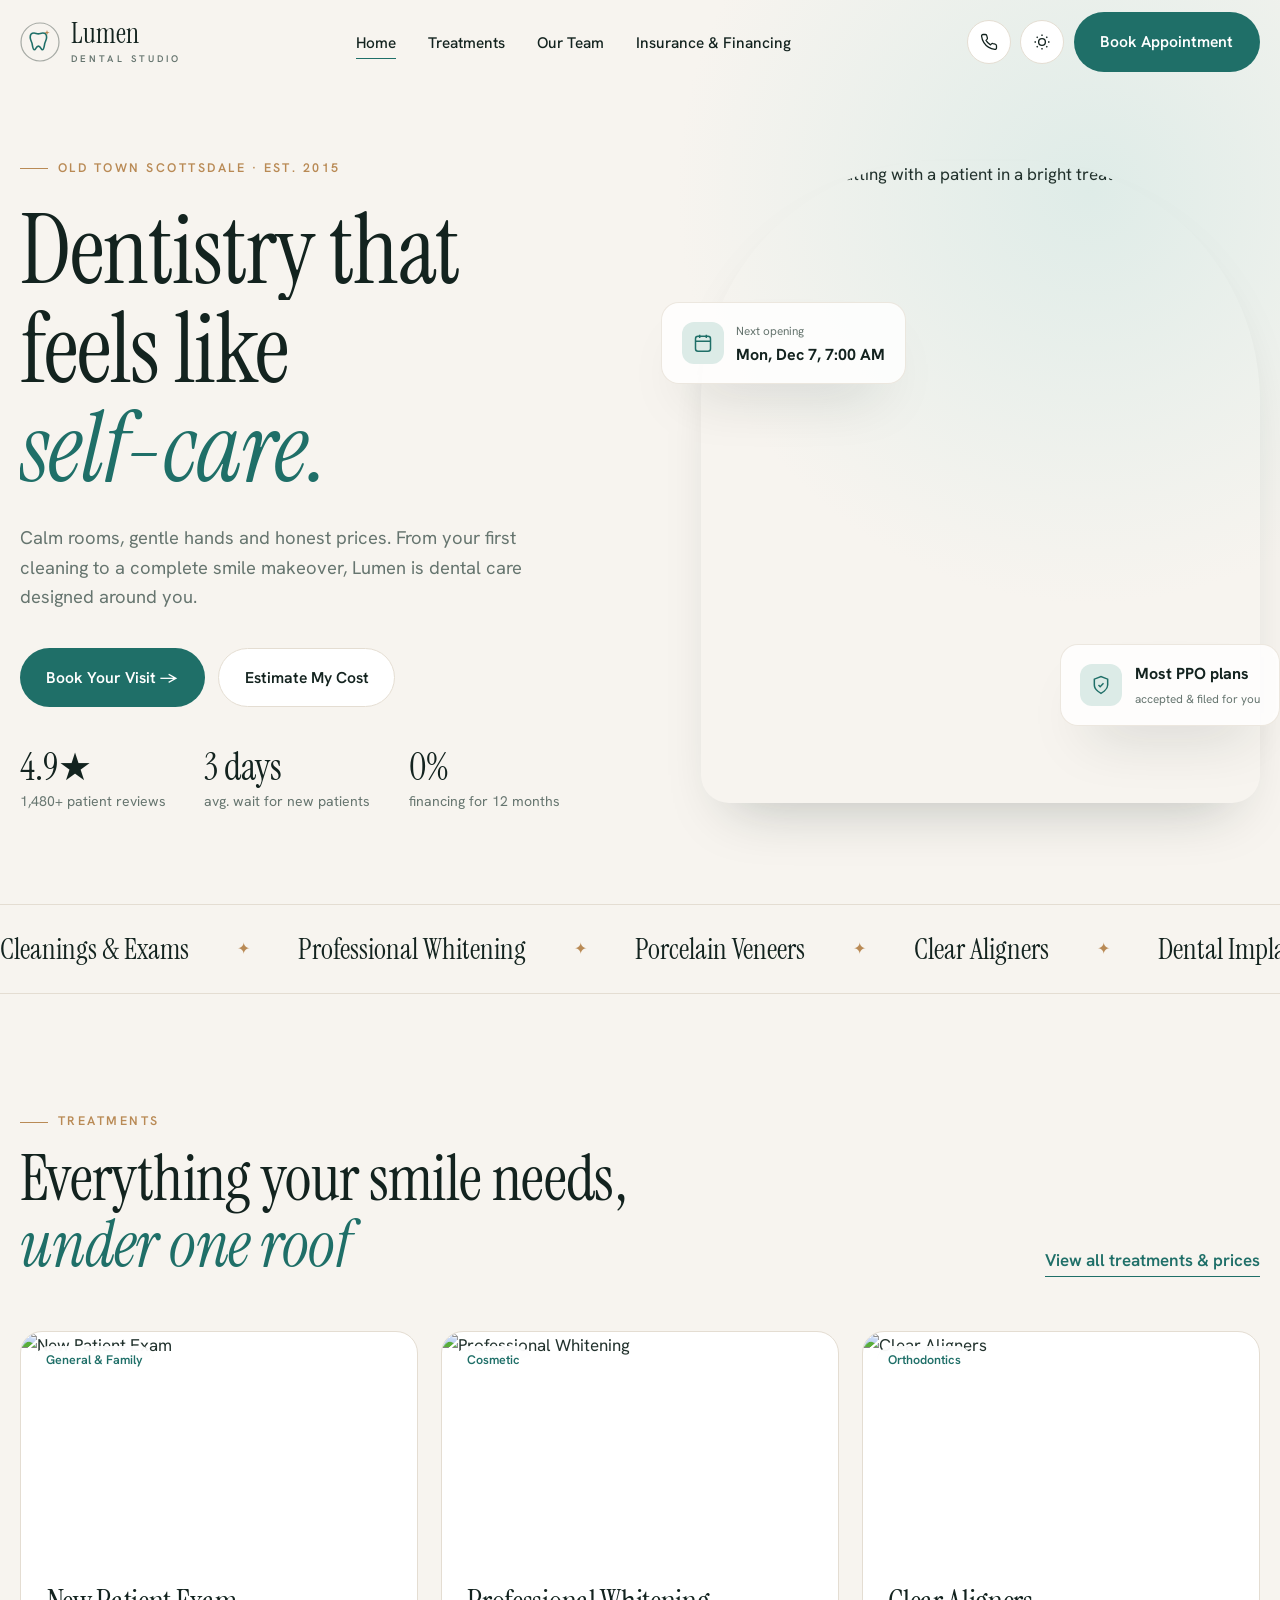
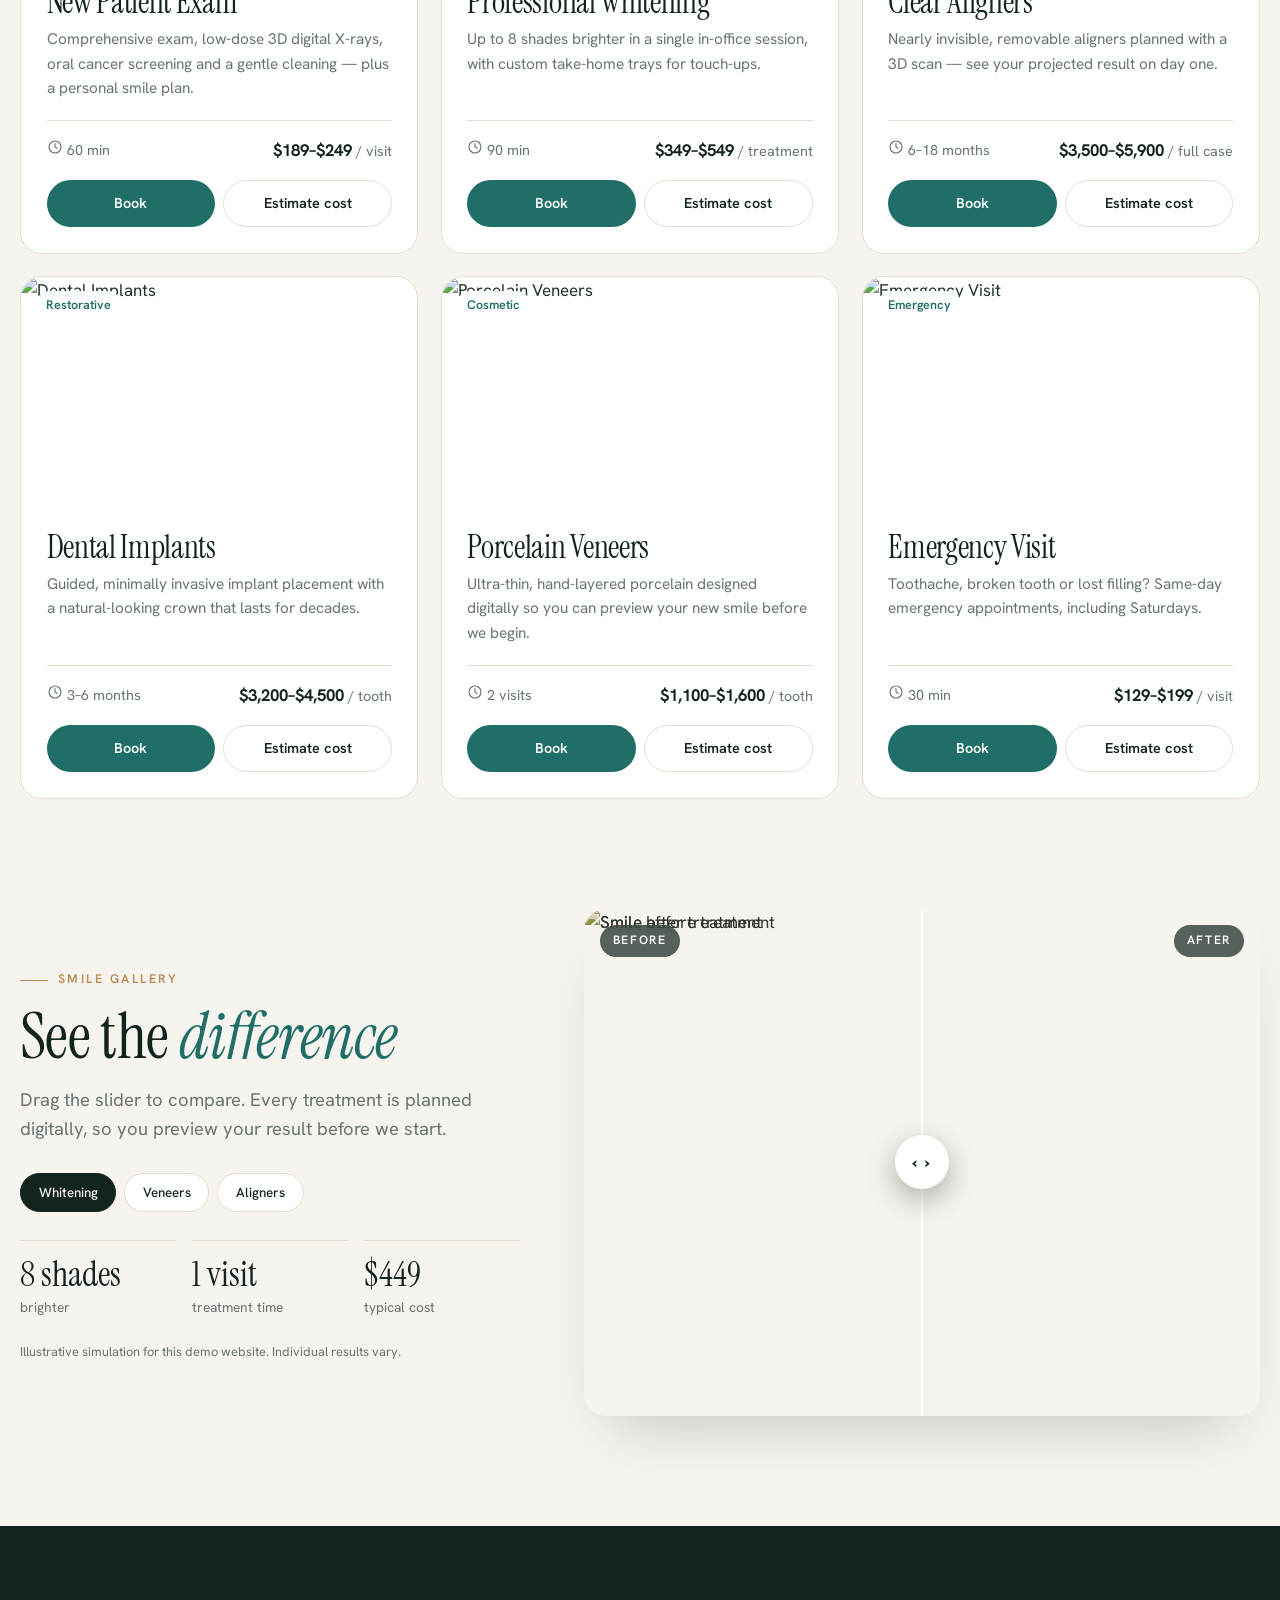
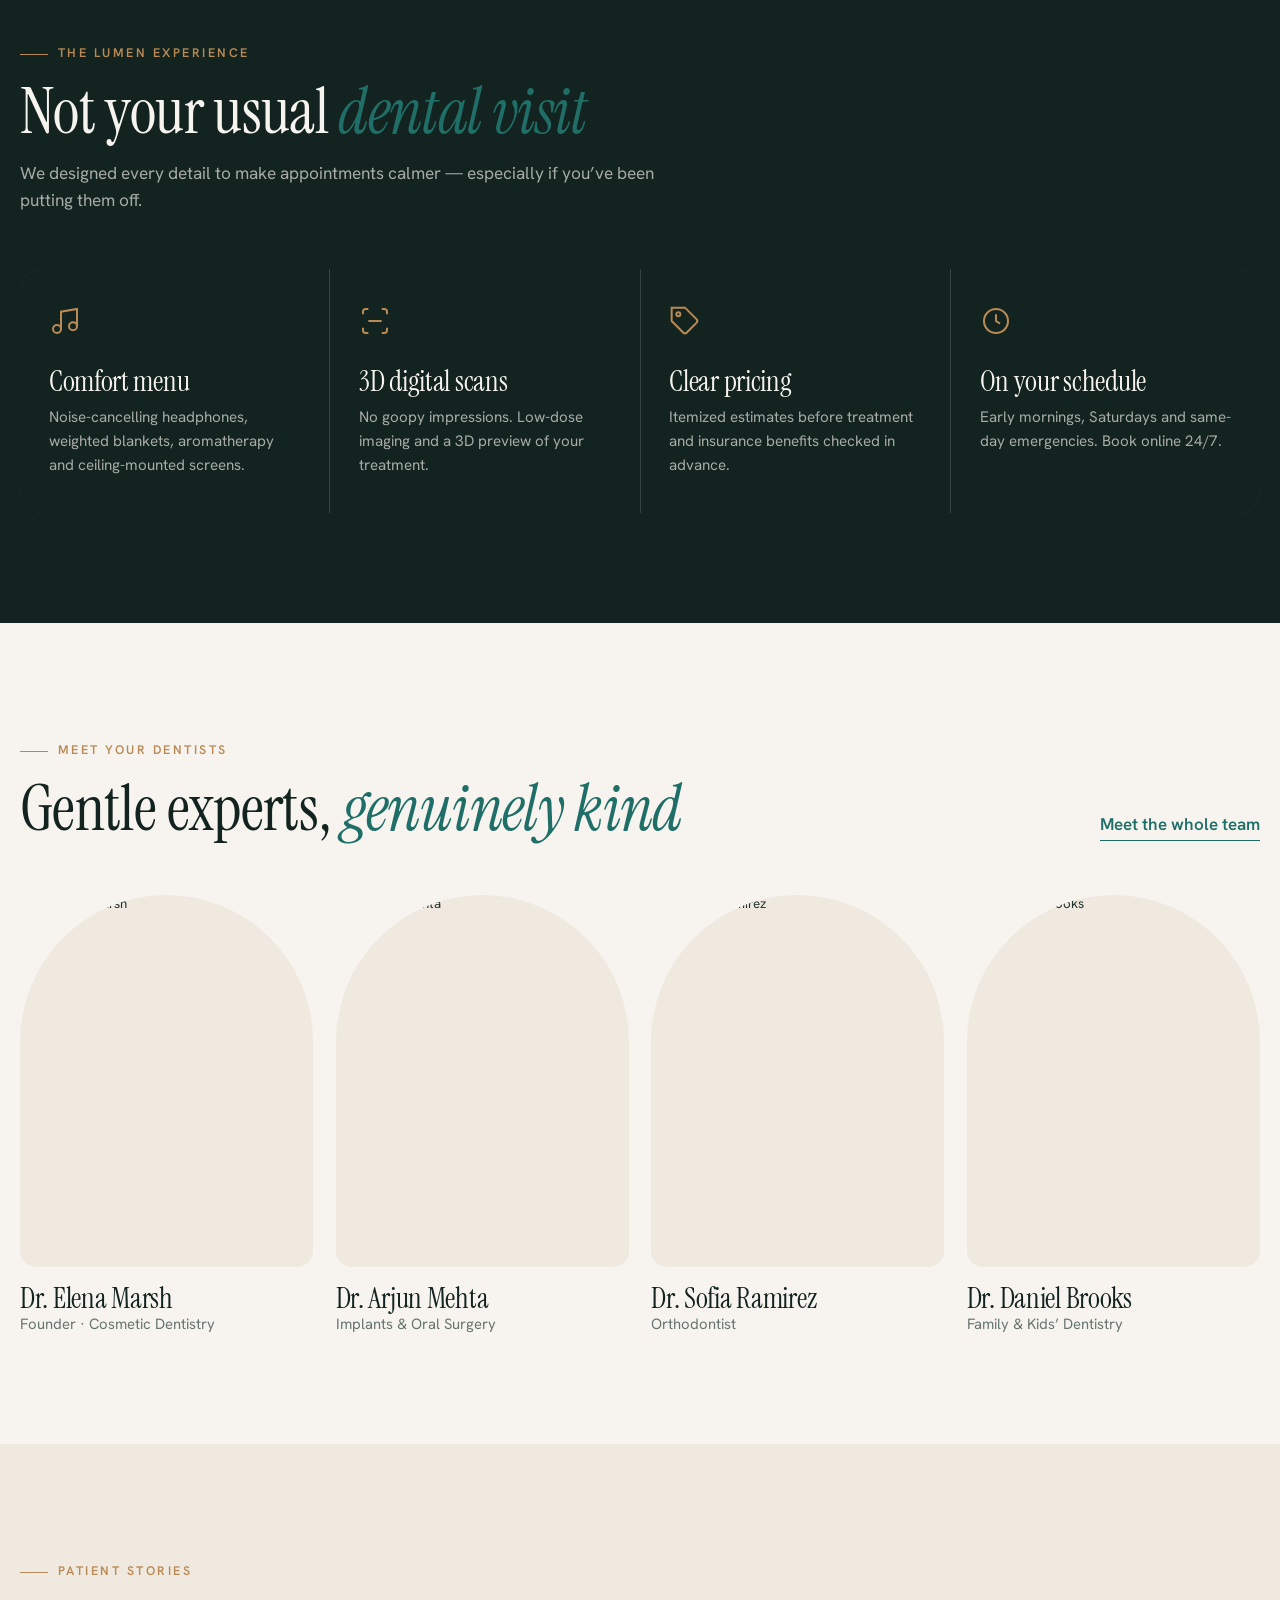
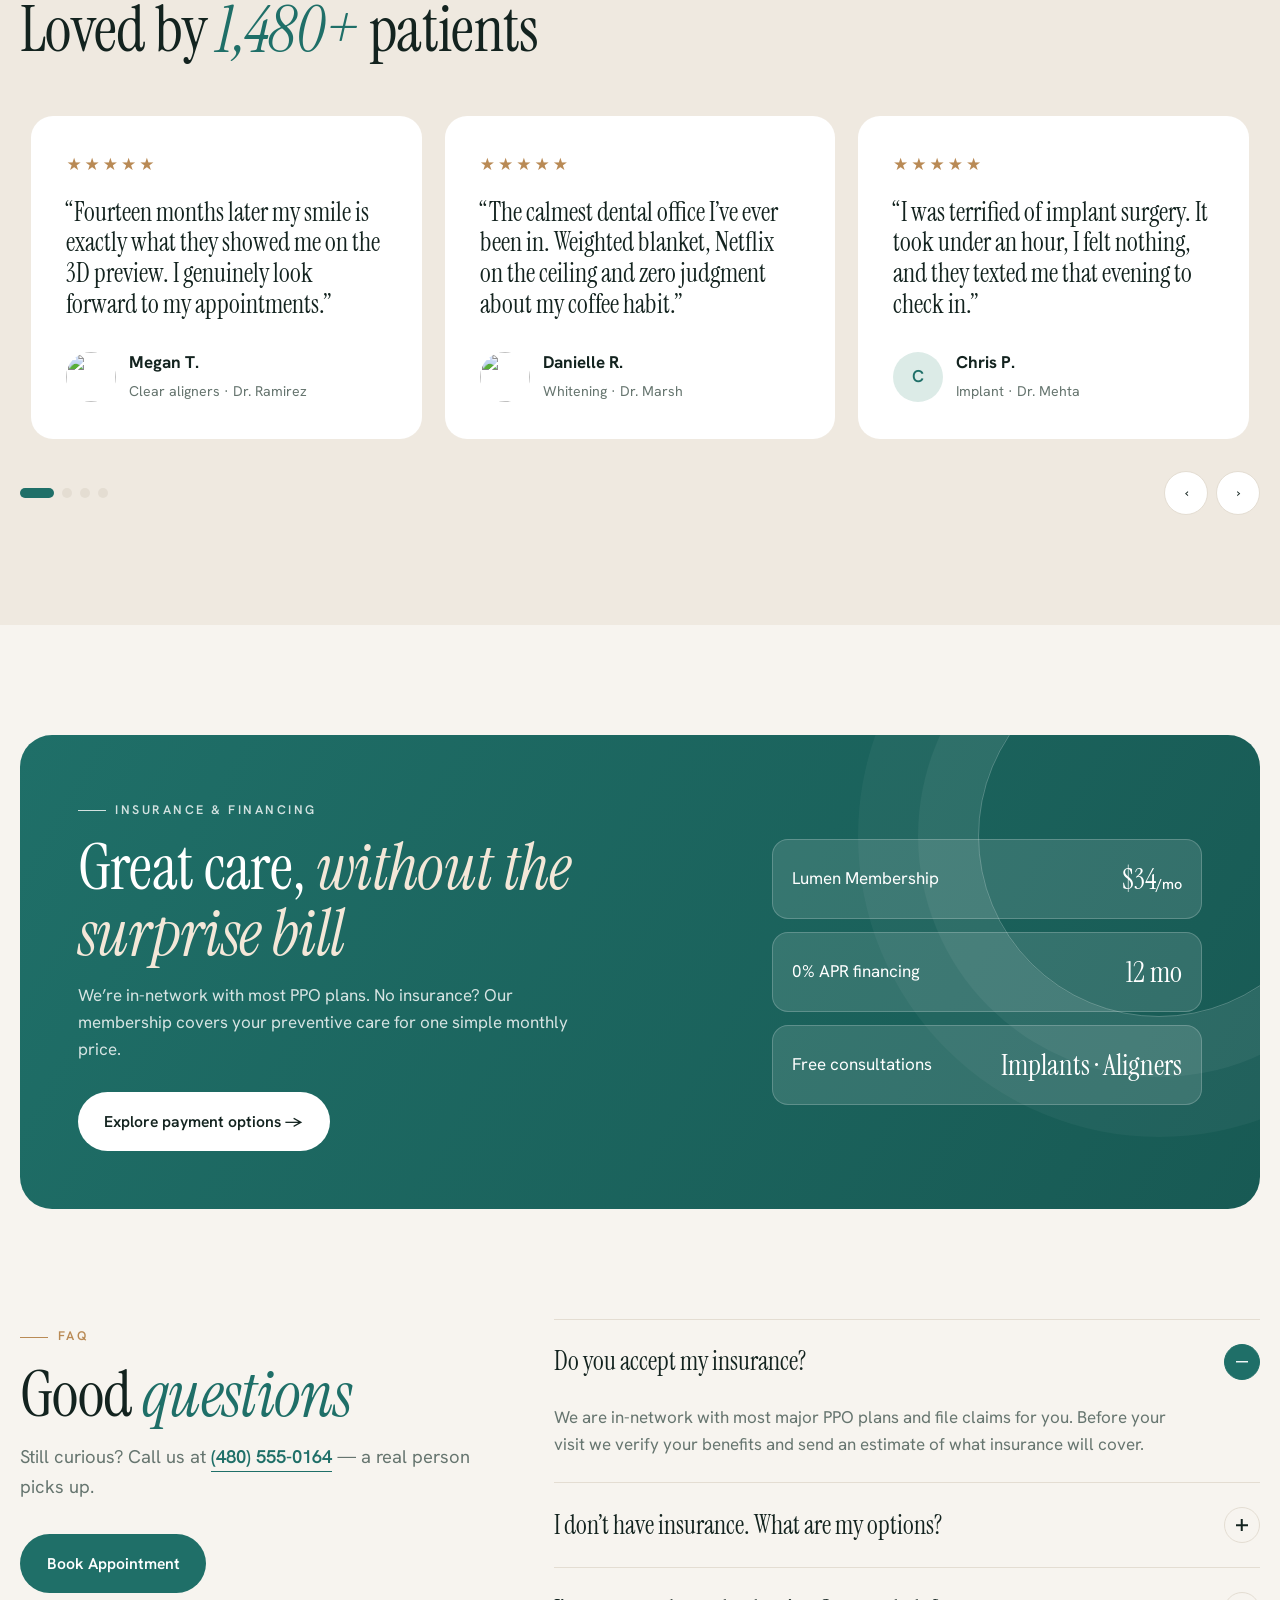
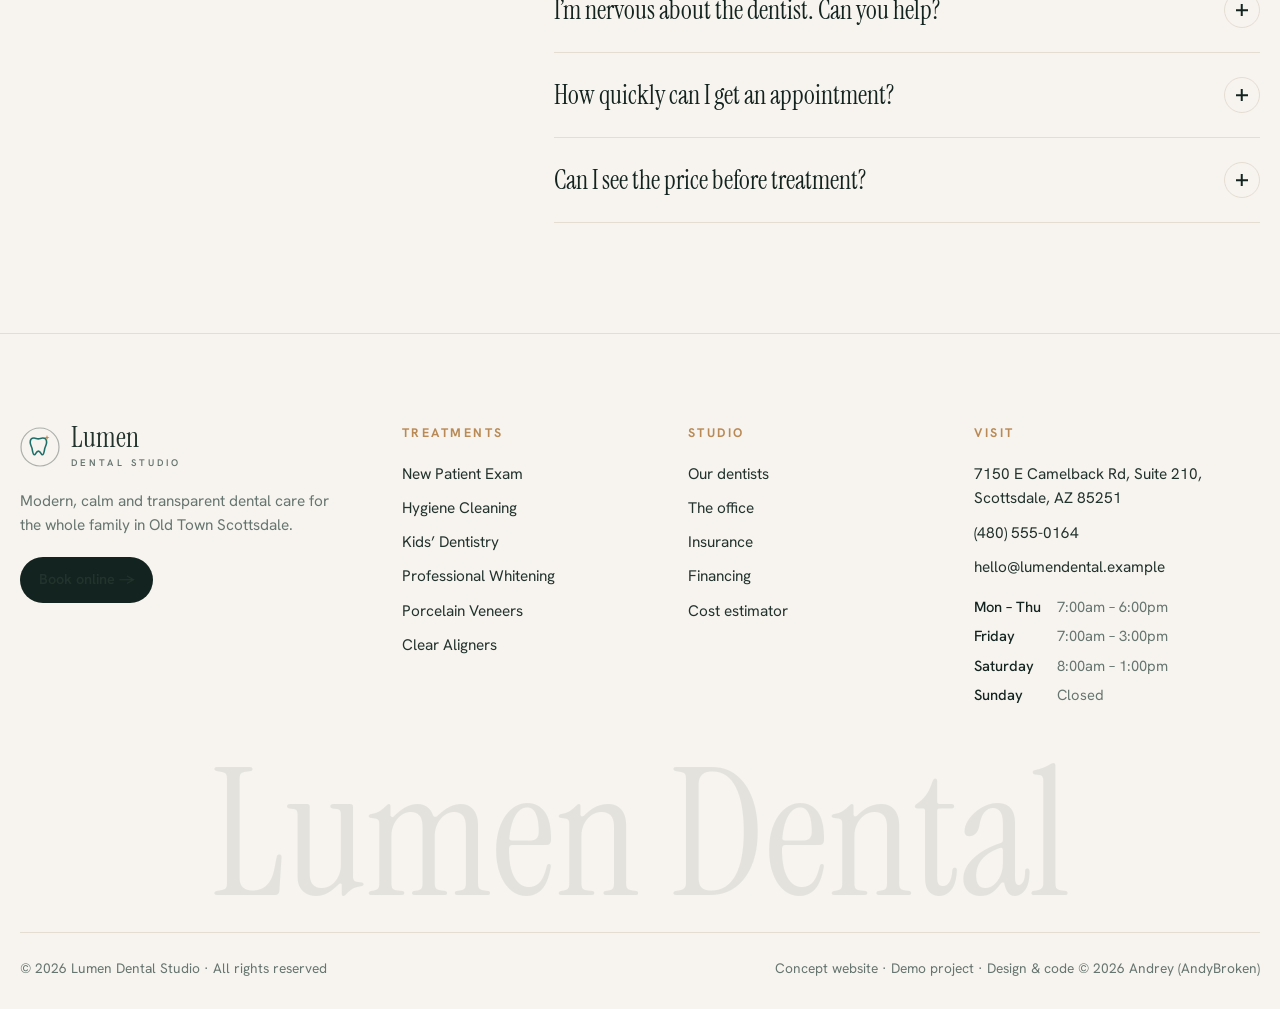
==== commit 14200c70: "Add copyright notice and all-rights-reserved license" ====
--- a/index.html
+++ b/index.html
@@ -1,4 +1,5 @@
 <!doctype html>
+<!-- © 2026 Andrey (github.com/AndyBroken). All rights reserved. Concept / demo project, see LICENSE. -->
 <html lang="en">
 <head>
 <meta charset="utf-8">
--- a/assets/app.css
+++ b/assets/app.css
@@ -1,3 +1,4 @@
+/*! © 2026 Andrey (github.com/AndyBroken). All rights reserved. Concept / demo project, see LICENSE. */
 /* ===== Lumen Dental Studio — design system ===== */
 :root{
   --bg:#f7f4ef; --surface:#ffffff; --surface-2:#efe9e0; --ink:#13231f; --text:#22322d; --muted:#66756f; --line:#e4ddd2;
@@ -492,3 +493,6 @@
   .logo{font-size:1.5rem}
   .logo small{white-space:nowrap;letter-spacing:.18em;font-size:.55rem}
 }
+/* static render for screenshots (?shot) */
+.shot *,.shot *::before,.shot *::after{animation-duration:0s!important;animation-delay:0s!important;transition:none!important}
+.shot .reveal{opacity:1;transform:none}
